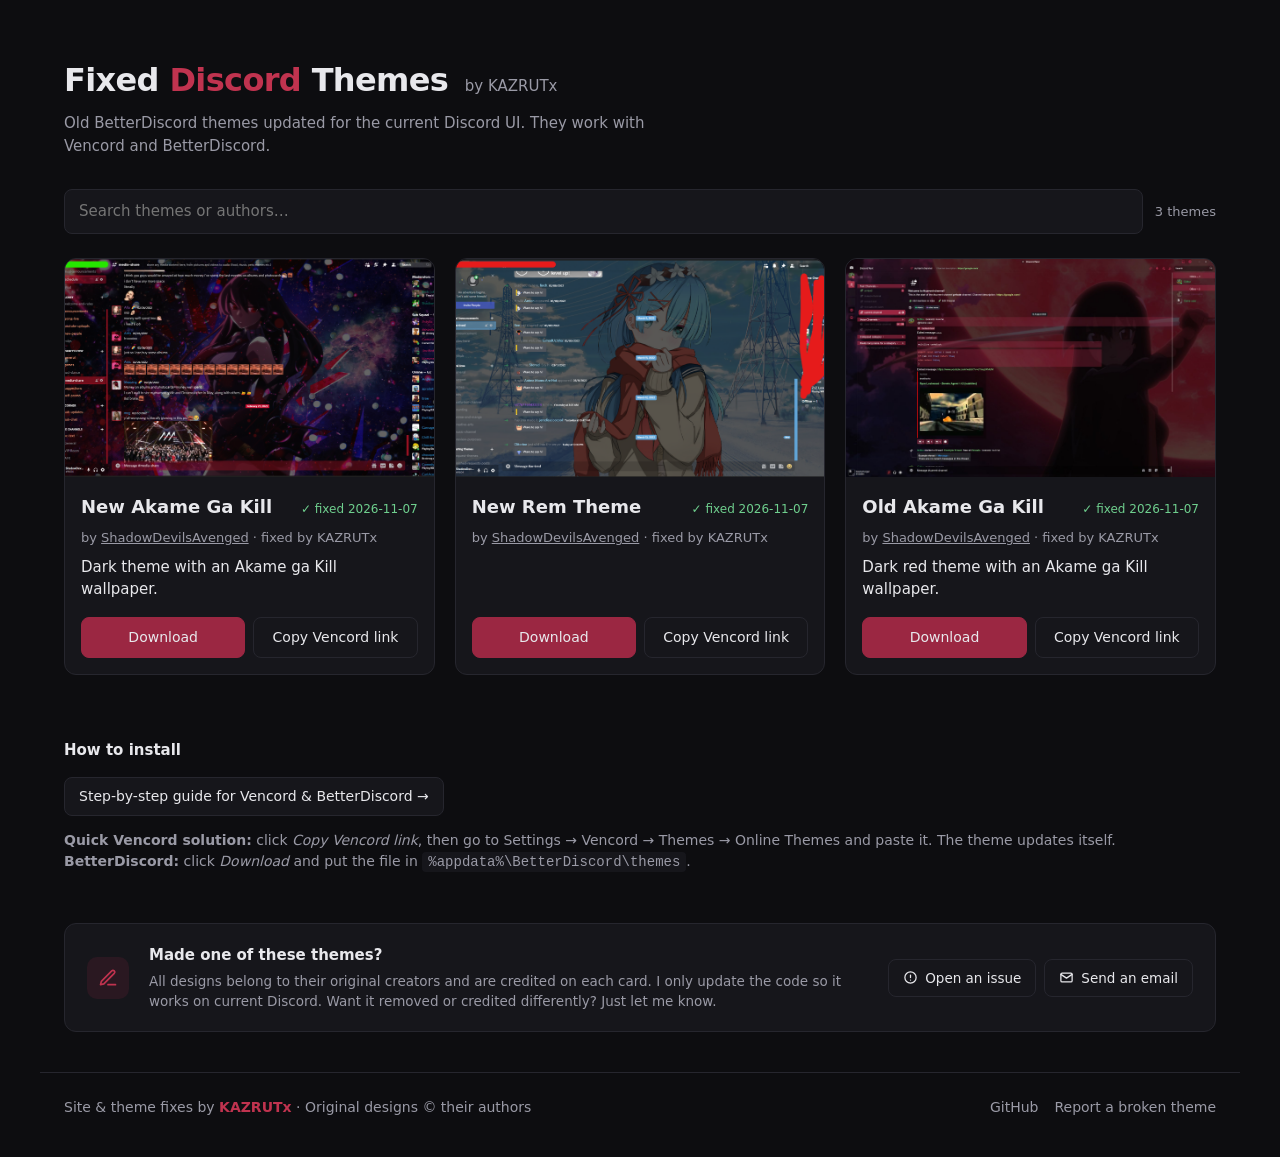
==== index.html @ 5eb0e7f0 "feat: add Vencord install guide by Computrix230" ====
<!DOCTYPE html>
<html lang="en">
<head>
<meta name="google-site-verification" content="K4os_dU_blNXr2hJ0HVIA7ejMPPJOHQoYUIGr-OD6yU" />
<meta charset="utf-8">
<meta name="viewport" content="width=device-width, initial-scale=1">
<title>Fixed Discord Themes</title>
<link rel="icon" href="data:image/svg+xml,%3Csvg xmlns=%22http://www.w3.org/2000/svg%22 viewBox=%220 0 32 32%22%3E%3Crect width=%2232%22 height=%2232%22 rx=%228%22 fill=%22%239b2742%22/%3E%3C/svg%3E">
<meta name="description" content="Old BetterDiscord themes, fixed for the current Discord UI. Works with Vencord and BetterDiscord.">
<style>
  :root {
    --bg: #0d0d10;
    --card: #16161b;
    --line: #26262e;
    --text: #e8e8ec;
    --muted: #9a9aa6;
    --accent: #c0334f;
    --accent-dim: #9b2742;
  }
  * { box-sizing: border-box; }
  body {
    margin: 0;
    background: var(--bg);
    color: var(--text);
    font: 15px/1.5 system-ui, -apple-system, "Segoe UI", Roboto, sans-serif;
  }
  header {
    padding: 56px 24px 32px;
    max-width: 1200px;
    margin: 0 auto;
  }
  h1 { margin: 0 0 8px; font-size: 32px; letter-spacing: -0.02em; }
  h1 span { color: var(--accent); }
  h1 .by {
    color: var(--muted);
    font-size: 15px;
    font-weight: 400;
    letter-spacing: 0;
    margin-left: 6px;
    white-space: nowrap;
    display: inline-block;
  }
  .lead { margin: 0; color: var(--muted); max-width: 640px; }
  .toolbar {
    max-width: 1200px;
    margin: 0 auto;
    padding: 0 24px 24px;
    display: flex;
    gap: 12px;
    align-items: center;
    flex-wrap: wrap;
  }
  .toolbar input {
    flex: 1 1 260px;
    background: var(--card);
    border: 1px solid var(--line);
    color: var(--text);
    padding: 10px 14px;
    border-radius: 8px;
    font: inherit;
  }
  .toolbar input:focus { outline: 2px solid var(--accent-dim); border-color: transparent; }
  .count { color: var(--muted); font-size: 13px; }
  .visits {
    display: none;
    align-items: center;
    gap: 6px;
    padding: 5px 11px;
    border: 1px solid var(--line);
    border-radius: 999px;
    background: var(--card);
    color: var(--muted);
    font-size: 13px;
    white-space: nowrap;
  }
  .visits.show { display: inline-flex; }
  .visits svg { width: 14px; height: 14px; color: var(--accent); }
  .visits b { color: var(--text); font-weight: 600; }
  main {
    max-width: 1200px;
    margin: 0 auto;
    padding: 0 24px 64px;
    display: grid;
    grid-template-columns: repeat(auto-fill, minmax(340px, 1fr));
    gap: 20px;
  }
  .card {
    background: var(--card);
    border: 1px solid var(--line);
    border-radius: 12px;
    overflow: hidden;
    display: flex;
    flex-direction: column;
  }
  .card img {
    width: 100%;
    aspect-ratio: 16 / 9.5;
    object-fit: cover;
    display: block;
    background: #000;
    cursor: zoom-in;
  }
  .body { padding: 16px; display: flex; flex-direction: column; gap: 8px; flex: 1; }
  .title-row { display: flex; justify-content: space-between; align-items: baseline; gap: 8px; }
  .title-row h2 { margin: 0; font-size: 18px; }
  .status { font-size: 12px; white-space: nowrap; font-weight: 500; }
  .status.ok { color: #6fcf8e; }
  .status.bad { color: #f0626d; }
  .card.outdated img { filter: grayscale(.6) brightness(.8); }
  .author { color: var(--muted); font-size: 13px; }
  .author a { color: var(--muted); }
  .desc { margin: 0; }
  .note {
    font-size: 13px;
    color: var(--muted);
    border-left: 2px solid var(--accent-dim);
    padding-left: 10px;
  }
  .actions { display: flex; gap: 8px; margin-top: auto; padding-top: 8px; }
  .btn {
    flex: 1;
    text-align: center;
    padding: 9px 12px;
    border-radius: 8px;
    border: 1px solid var(--line);
    background: transparent;
    color: var(--text);
    font: inherit;
    font-size: 14px;
    cursor: pointer;
    text-decoration: none;
  }
  .btn:hover { border-color: var(--accent); }
  .btn.primary { background: var(--accent-dim); border-color: var(--accent-dim); }
  .btn.primary:hover { background: var(--accent); }
  .help {
    max-width: 1200px;
    margin: 0 auto;
    padding: 0 24px 28px;
    color: var(--muted);
    font-size: 14px;
  }
  .help h3 { color: var(--text); font-size: 15px; margin: 0 0 6px; }
  .help code { background: var(--card); padding: 2px 6px; border-radius: 4px; }
  .empty { color: var(--muted); grid-column: 1 / -1; }
  dialog {
    border: none; padding: 0; background: transparent; max-width: 95vw;
  }
  dialog::backdrop { background: rgba(0, 0, 0, .85); }
  dialog img { max-width: 95vw; max-height: 90vh; display: block; border-radius: 8px; }
  .toast {
    position: fixed; bottom: 24px; left: 50%; transform: translateX(-50%);
    background: var(--accent-dim); color: #fff; padding: 10px 18px; border-radius: 8px;
    opacity: 0; transition: opacity .2s; pointer-events: none;
  }
  .toast.show { opacity: 1; }
  @media (prefers-reduced-motion: reduce) { .toast { transition: none; } }

  footer {
    max-width: 1200px;
    margin: 0 auto;
    padding: 24px 24px 40px;
    border-top: 1px solid var(--line);
    display: flex;
    justify-content: space-between;
    align-items: center;
    flex-wrap: wrap;
    gap: 12px;
    color: var(--muted);
    font-size: 14px;
  }
  footer strong { color: var(--accent); font-weight: 600; }
  footer a { color: var(--muted); text-decoration: none; }
  footer a:hover { color: var(--text); }
  footer .links { display: flex; gap: 16px; }

  .for-authors {
    max-width: 1200px;
    margin: 0 auto;
    padding: 8px 24px 40px;
  }
  .for-authors .inner {
    display: flex;
    align-items: center;
    gap: 20px;
    flex-wrap: wrap;
    background: var(--card);
    border: 1px solid var(--line);
    border-radius: 12px;
    padding: 20px 22px;
  }
  .for-authors .badge {
    width: 42px; height: 42px;
    flex-shrink: 0;
    display: grid; place-items: center;
    border-radius: 10px;
    background: rgba(155, 39, 66, .15);
    color: var(--accent);
  }
  .for-authors .text { flex: 1 1 380px; }
  .for-authors h3 { margin: 0 0 4px; font-size: 15px; color: var(--text); }
  .for-authors p { margin: 0; color: var(--muted); font-size: 13.5px; }
  .for-authors .notice-actions { display: flex; gap: 8px; flex-wrap: wrap; }
  .for-authors .btn {
    flex: 0 0 auto;
    display: inline-flex; align-items: center; gap: 7px;
    font-size: 13.5px;
    padding: 8px 14px;
  }
  .for-authors .btn svg { width: 15px; height: 15px; }

  .guide-link {
    display: inline-flex;
    margin-top: 10px;
    padding: 8px 14px;
    border: 1px solid var(--line);
    border-radius: 8px;
    background: var(--card);
    color: var(--text);
    text-decoration: none;
    font-size: 14px;
  }
  .guide-link:hover { border-color: var(--accent); }

</style>
</head>
<body>
<header>
  <h1>Fixed <span>Discord</span> Themes <small class="by">by KAZRUTx</small></h1>
  <p class="lead">Old BetterDiscord themes updated for the current Discord UI. They work with Vencord and BetterDiscord.</p>
</header>

<div class="toolbar">
  <input id="search" type="search" placeholder="Search themes or authors…" aria-label="Search themes">
  <span class="count" id="count"></span>
  <span class="visits" id="visits" title="Total visits">
    <svg viewBox="0 0 24 24" fill="none" stroke="currentColor" stroke-width="2" stroke-linecap="round" stroke-linejoin="round" aria-hidden="true"><path d="M2 12s3.5-7 10-7 10 7 10 7-3.5 7-10 7S2 12 2 12Z"/><circle cx="12" cy="12" r="3"/></svg>
    <span><b id="visits-num"></b> visits</span>
  </span>
</div>

<main id="grid"></main>

<section class="help">
  <h3>How to install</h3>
  <a class="guide-link" href="guide.html">Step-by-step guide for Vencord & BetterDiscord →</a>
  <p><strong>Quick Vencord solution:</strong> click <em>Copy Vencord link</em>, then go to Settings → Vencord → Themes → Online Themes and paste it. The theme updates itself.<br>
  <strong>BetterDiscord:</strong> click <em>Download</em> and put the file in <code>%appdata%\BetterDiscord\themes</code>.</p>
</section>

<section class="for-authors">
  <div class="inner">
    <div class="badge" aria-hidden="true">
      <svg width="20" height="20" viewBox="0 0 24 24" fill="none" stroke="currentColor" stroke-width="2" stroke-linecap="round" stroke-linejoin="round"><path d="M12 20h9"/><path d="M16.5 3.5a2.1 2.1 0 0 1 3 3L7 19l-4 1 1-4Z"/></svg>
    </div>
    <div class="text">
      <h3>Made one of these themes?</h3>
      <p>All designs belong to their original creators and are credited on each card. I only update the code so it works on current Discord. Want it removed or credited differently? Just let me know.</p>
    </div>
    <div class="notice-actions">
      <a class="btn" href="https://github.com/KAZRUTx/discord-themes-fixed/issues/new?title=Theme%20removal%20request&body=Theme%20name%3A%0AYour%20original%20repo%20or%20profile%3A%0A" target="_blank" rel="noopener">
        <svg viewBox="0 0 24 24" fill="none" stroke="currentColor" stroke-width="2" stroke-linecap="round" stroke-linejoin="round" aria-hidden="true"><circle cx="12" cy="12" r="9"/><path d="M12 8v4"/><path d="M12 16h.01"/></svg>
        Open an issue
      </a>
      <a class="btn" href="mailto:kazrutx@protonmail.com?subject=Discord%20theme%20removal%20request">
        <svg viewBox="0 0 24 24" fill="none" stroke="currentColor" stroke-width="2" stroke-linecap="round" stroke-linejoin="round" aria-hidden="true"><rect x="3" y="5" width="18" height="14" rx="2"/><path d="m3 7 9 6 9-6"/></svg>
        Send an email
      </a>
    </div>
  </div>
</section>

<footer>
  <div>Site &amp; theme fixes by <strong>KAZRUTx</strong> · Original designs © their authors</div>
  <div class="links">
    <a href="https://github.com/KAZRUTx" target="_blank" rel="noopener">GitHub</a>
    <a href="https://github.com/KAZRUTx/discord-themes-fixed/issues" target="_blank" rel="noopener">Report a broken theme</a>
  </div>
</footer>

<dialog id="zoom"><img alt=""></dialog>
<div class="toast" id="toast">Link copied</div>

<script>
  const grid = document.getElementById("grid");
  const search = document.getElementById("search");
  const count = document.getElementById("count");
  const zoom = document.getElementById("zoom");
  const toast = document.getElementById("toast");
  let themes = [];

  const esc = s => String(s ?? "").replace(/[&<>"']/g, c => ({ "&": "&amp;", "<": "&lt;", ">": "&gt;", '"': "&quot;", "'": "&#39;" }[c]));
  const absolute = path => new URL(path, location.href).href;

  // "fixed": true  -> green "✓ fixed <fixedOn>"
  // "fixed": false -> red "✗ not updated yet"
  function status(t) {
    if (t.fixed === false) return `<span class="status bad">✗ not updated yet</span>`;
    if (t.fixed === true) return `<span class="status ok">✓ fixed${t.fixedOn ? " " + esc(t.fixedOn) : ""}</span>`;
    return "";
  }

  function render() {
    const q = search.value.trim().toLowerCase();
    const list = themes.filter(t => !q || `${t.name} ${t.author} ${t.description}`.toLowerCase().includes(q));
    count.textContent = `${list.length} theme${list.length === 1 ? "" : "s"}`;
    if (!list.length) {
      grid.innerHTML = `<p class="empty">No themes match “${esc(search.value)}”.</p>`;
      return;
    }
    grid.innerHTML = list.map(t => `
      <article class="card${t.fixed === false ? " outdated" : ""}">
        <img src="${esc(t.preview)}" alt="${esc(t.name)} preview" loading="lazy" data-zoom>
        <div class="body">
          <div class="title-row">
            <h2>${esc(t.name)}</h2>
            ${status(t)}
          </div>
          <div class="author">by ${t.authorLink ? `<a href="${esc(t.authorLink)}" target="_blank" rel="noopener">${esc(t.author)}</a>` : esc(t.author)}${t.fixedBy && t.fixed !== false ? ` · fixed by ${esc(t.fixedBy)}` : ""}${t.license ? ` · ${esc(t.license)} license` : ""}</div>
          <p class="desc">${esc(t.description)}</p>
          ${t.notes ? `<div class="note">${esc(t.notes)}</div>` : ""}
          <div class="actions">
            <a class="btn primary" href="${esc(t.file)}" download>Download</a>
            <button class="btn" data-copy="${esc(absolute(t.file))}">Copy Vencord link</button>
          </div>
        </div>
      </article>`).join("");
  }

  grid.addEventListener("click", async e => {
    const copy = e.target.closest("[data-copy]");
    if (copy) {
      try {
        await navigator.clipboard.writeText(copy.dataset.copy);
        toast.textContent = "Link copied, paste it in Vencord → Themes";
      } catch {
        toast.textContent = copy.dataset.copy;
      }
      toast.classList.add("show");
      setTimeout(() => toast.classList.remove("show"), 2200);
    }
    const img = e.target.closest("[data-zoom]");
    if (img) {
      zoom.querySelector("img").src = img.src;
      zoom.showModal();
    }
  });
  zoom.addEventListener("click", () => zoom.close());
  search.addEventListener("input", render);

  fetch("themes.json", { cache: "no-cache" })
    .then(r => r.json())
    .then(data => { themes = data.sort((a, b) => a.name.localeCompare(b.name)); render(); })
    .catch(() => { grid.innerHTML = `<p class="empty">Couldn't load themes.json.</p>`; });

  fetch("https://kazrutx.goatcounter.com/counter/TOTAL.json")
  .then(r => r.json())
  .then(d => {
    document.getElementById("visits-num").textContent = d.count;
    document.getElementById("visits").classList.add("show");
  })
  .catch(() => {});

</script>

<script data-goatcounter="https://kazrutx.goatcounter.com/count" async src="//gc.zgo.at/count.js"></script>

</body>
</html>
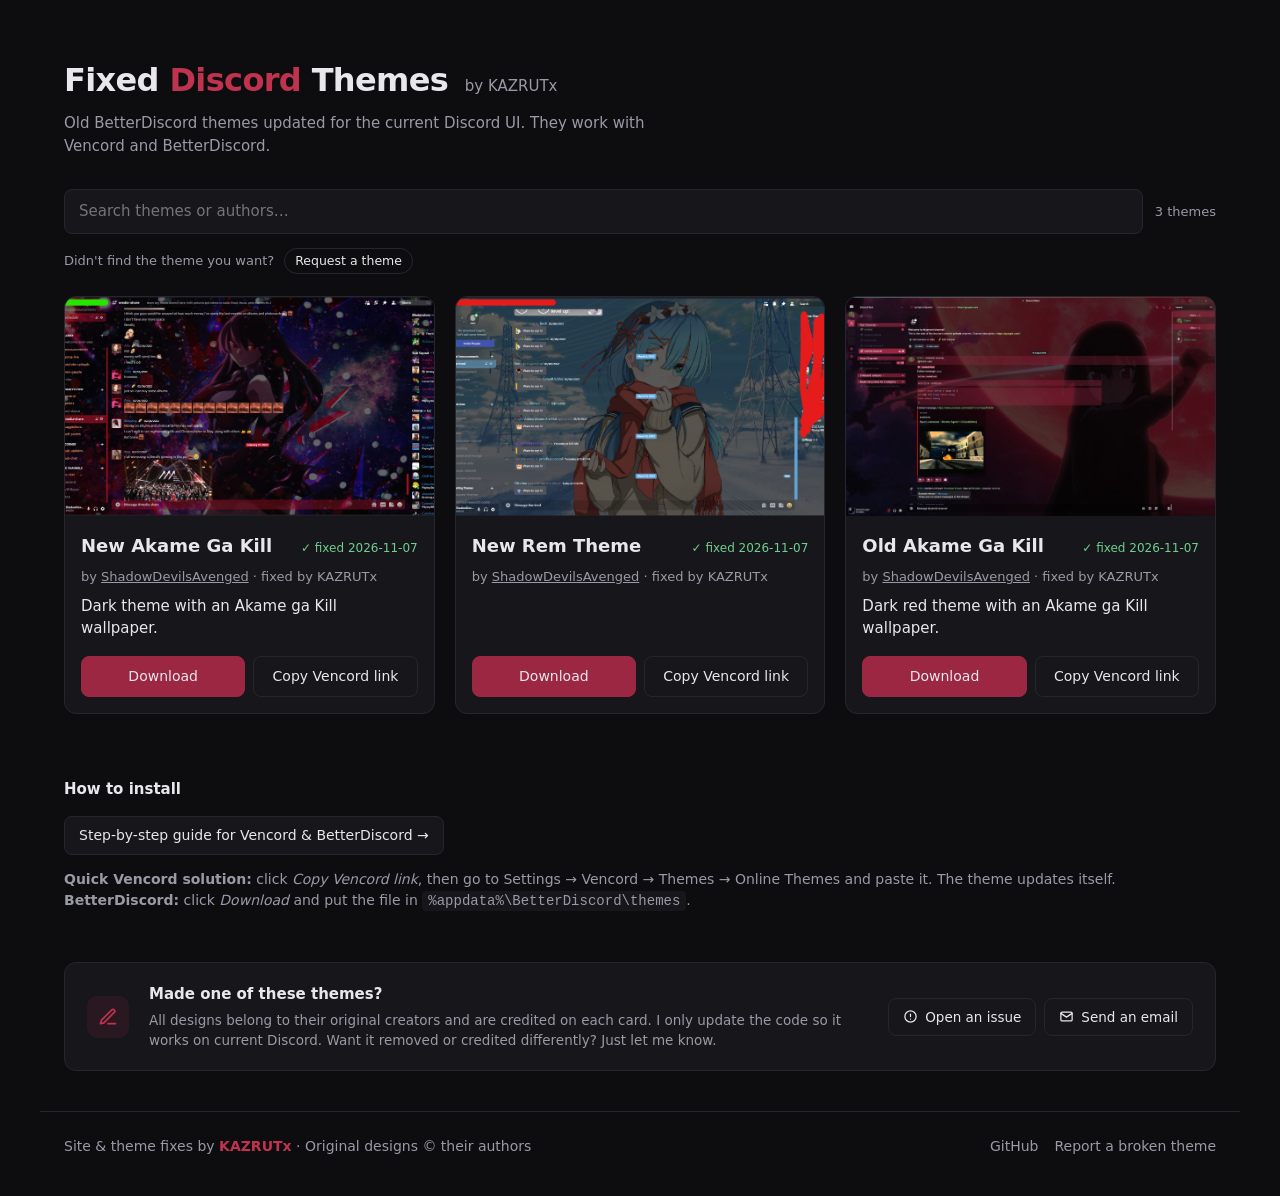
==== commit 3621d78f: "feat: add theme request link under search bar Opens a pre-filled GitHub issue with a theme name fiel" ====
--- a/index.html
+++ b/index.html
@@ -222,6 +222,26 @@
   }
   .guide-link:hover { border-color: var(--accent); }
 
+  .request {
+    max-width: 1200px;
+    margin: -10px auto 22px;
+    padding: 0 24px;
+    color: var(--muted);
+    font-size: 13px;
+    display: flex;
+    align-items: center;
+    gap: 10px;
+    flex-wrap: wrap;
+  }
+  .request-btn {
+    padding: 3px 10px;
+    border: 1px solid var(--line);
+    border-radius: 999px;
+    color: var(--text);
+    text-decoration: none;
+    font-size: 12.5px;
+  }
+  .request-btn:hover { border-color: var(--accent); }
 </style>
 </head>
 <body>
@@ -237,6 +257,11 @@
     <svg viewBox="0 0 24 24" fill="none" stroke="currentColor" stroke-width="2" stroke-linecap="round" stroke-linejoin="round" aria-hidden="true"><path d="M2 12s3.5-7 10-7 10 7 10 7-3.5 7-10 7S2 12 2 12Z"/><circle cx="12" cy="12" r="3"/></svg>
     <span><b id="visits-num"></b> visits</span>
   </span>
+</div>
+
+<div class="request">
+  Didn't find the theme you want?
+  <a class="request-btn" href="https://github.com/KAZRUTx/discord-themes-fixed/issues/new?title=Theme%20request%3A%20&body=Theme%20name%3A%20%0A%0ALink%20to%20the%20original%20(BetterDiscord%20store%20or%20GitHub)%3A%20%0A" target="_blank" rel="noopener">Request a theme</a>
 </div>
 
 <main id="grid"></main>
@@ -305,7 +330,8 @@
     const list = themes.filter(t => !q || `${t.name} ${t.author} ${t.description}`.toLowerCase().includes(q));
     count.textContent = `${list.length} theme${list.length === 1 ? "" : "s"}`;
     if (!list.length) {
-      grid.innerHTML = `<p class="empty">No themes match “${esc(search.value)}”.</p>`;
+            const q = encodeURIComponent(search.value.trim());
+      grid.innerHTML = `<p class="empty">No themes match “${esc(search.value)}”. <a href="https://github.com/KAZRUTx/discord-themes-fixed/issues/new?title=Theme%20request%3A%20${q}&body=Theme%20name%3A%20${q}%0A%0ALink%20to%20the%20original%20(BetterDiscord%20store%20or%20GitHub)%3A%20%0A" target="_blank" rel="noopener" style="color:var(--text)">Request it</a></p>`;
       return;
     }
     grid.innerHTML = list.map(t => `
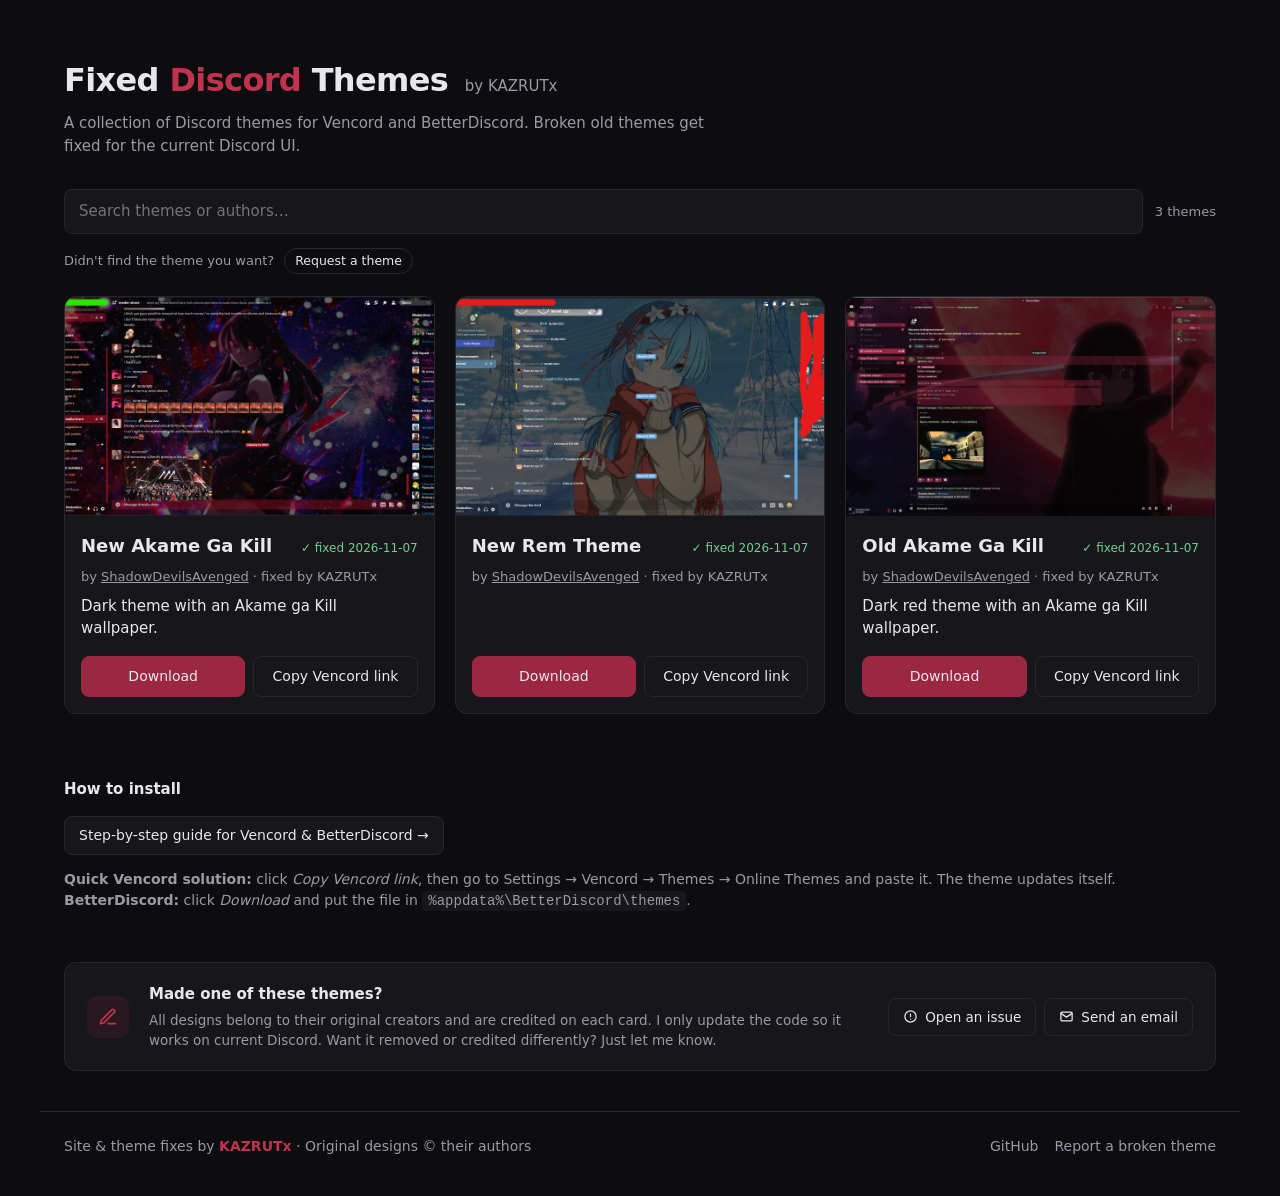
==== commit 7f48d1bf: "feat: add status field and Original source button to theme cards - One status field: working, fixed," ====
--- a/index.html
+++ b/index.html
@@ -103,9 +103,13 @@
   .body { padding: 16px; display: flex; flex-direction: column; gap: 8px; flex: 1; }
   .title-row { display: flex; justify-content: space-between; align-items: baseline; gap: 8px; }
   .title-row h2 { margin: 0; font-size: 18px; }
+
   .status { font-size: 12px; white-space: nowrap; font-weight: 500; }
   .status.ok { color: #6fcf8e; }
   .status.bad { color: #f0626d; }
+  .status.info { color: #6fa8f0; }
+  .status.original { color: #c78bff; }
+
   .card.outdated img { filter: grayscale(.6) brightness(.8); }
   .author { color: var(--muted); font-size: 13px; }
   .author a { color: var(--muted); }
@@ -116,7 +120,8 @@
     border-left: 2px solid var(--accent-dim);
     padding-left: 10px;
   }
-  .actions { display: flex; gap: 8px; margin-top: auto; padding-top: 8px; }
+  .actions { display: flex; gap: 8px; margin-top: auto; padding-top: 8px; flex-wrap: wrap; }
+  
   .btn {
     flex: 1;
     text-align: center;
@@ -129,6 +134,7 @@
     font-size: 14px;
     cursor: pointer;
     text-decoration: none;
+    white-space: nowrap;
   }
   .btn:hover { border-color: var(--accent); }
   .btn.primary { background: var(--accent-dim); border-color: var(--accent-dim); }
@@ -242,12 +248,15 @@
     font-size: 12.5px;
   }
   .request-btn:hover { border-color: var(--accent); }
+
+  .btn.source { flex: 1 1 100%; }
+  .btn.source:hover { color: var(--text); }
 </style>
 </head>
 <body>
 <header>
   <h1>Fixed <span>Discord</span> Themes <small class="by">by KAZRUTx</small></h1>
-  <p class="lead">Old BetterDiscord themes updated for the current Discord UI. They work with Vencord and BetterDiscord.</p>
+  <p class="lead">A collection of Discord themes for Vencord and BetterDiscord. Broken old themes get fixed for the current Discord UI.</p>
 </header>
 
 <div class="toolbar">
@@ -317,11 +326,44 @@
   const esc = s => String(s ?? "").replace(/[&<>"']/g, c => ({ "&": "&amp;", "<": "&lt;", ">": "&gt;", '"': "&quot;", "'": "&#39;" }[c]));
   const absolute = path => new URL(path, location.href).href;
 
-  // "fixed": true  -> green "✓ fixed <fixedOn>"
-  // "fixed": false -> red "✗ not updated yet"
+  //   "status" in themes.json:
+  //   "fixed"    -> green  "✓ fixed <fixedOn>"
+  //   "working"  -> blue   "✓ works as-is"  (uploaded, needed no fix)
+  //   "outdated" -> red    "✗ not updated yet"
+  //   "original" -> purple "★ original"
+  // Entries with "file" get Download + Copy Vencord link, entries with only "link" get a link to the author.
+  function statusOf(t) {
+    if (t.status) return t.status;
+    // old fields still work
+    if (t.original) return "original";
+    if (t.external) return "working";
+    if (t.fixed === true) return "fixed";
+    if (t.fixed === false) return "outdated";
+    return "";
+  }
+
   function status(t) {
-    if (t.fixed === false) return `<span class="status bad">✗ not updated yet</span>`;
-    if (t.fixed === true) return `<span class="status ok">✓ fixed${t.fixedOn ? " " + esc(t.fixedOn) : ""}</span>`;
+    switch (statusOf(t)) {
+      case "fixed":    return `<span class="status ok">✓ fixed${t.fixedOn ? " " + esc(t.fixedOn) : ""}</span>`;
+      case "working":  return `<span class="status info">✓ works as-is</span>`;
+      case "outdated": return `<span class="status bad">✗ not updated yet</span>`;
+      case "original": return `<span class="status original">★ original</span>`;
+      default:         return "";
+    }
+  }
+
+  function actions(t) {
+    const source = t.link
+      ? `<a class="btn source" href="${esc(t.link)}" target="_blank" rel="noopener">Original ↗</a>`
+      : "";
+    if (t.file) {
+      return `<a class="btn primary" href="${esc(t.file)}" download>Download</a>
+              <button class="btn" data-copy="${esc(absolute(t.file))}">Copy Vencord link</button>
+              ${source}`;
+    }
+    if (t.link) {
+      return `<a class="btn primary" href="${esc(t.link)}" target="_blank" rel="noopener">Get it from the author ↗</a>`;
+    }
     return "";
   }
 
@@ -330,27 +372,27 @@
     const list = themes.filter(t => !q || `${t.name} ${t.author} ${t.description}`.toLowerCase().includes(q));
     count.textContent = `${list.length} theme${list.length === 1 ? "" : "s"}`;
     if (!list.length) {
-            const q = encodeURIComponent(search.value.trim());
-      grid.innerHTML = `<p class="empty">No themes match “${esc(search.value)}”. <a href="https://github.com/KAZRUTx/discord-themes-fixed/issues/new?title=Theme%20request%3A%20${q}&body=Theme%20name%3A%20${q}%0A%0ALink%20to%20the%20original%20(BetterDiscord%20store%20or%20GitHub)%3A%20%0A" target="_blank" rel="noopener" style="color:var(--text)">Request it</a></p>`;
+      const name = encodeURIComponent(search.value.trim());
+      grid.innerHTML = `<p class="empty">No themes match “${esc(search.value)}”. <a href="https://github.com/KAZRUTx/discord-themes-fixed/issues/new?title=Theme%20request%3A%20${name}&body=Theme%20name%3A%20${name}%0A%0ALink%20to%20the%20original%20(BetterDiscord%20store%20or%20GitHub)%3A%20%0A" target="_blank" rel="noopener" style="color:var(--text)">Request it</a></p>`;
       return;
     }
-    grid.innerHTML = list.map(t => `
-      <article class="card${t.fixed === false ? " outdated" : ""}">
+    grid.innerHTML = list.map(t => {
+      const s = statusOf(t);
+      return `
+      <article class="card${s === "outdated" ? " outdated" : ""}">
         <img src="${esc(t.preview)}" alt="${esc(t.name)} preview" loading="lazy" data-zoom>
         <div class="body">
           <div class="title-row">
             <h2>${esc(t.name)}</h2>
             ${status(t)}
           </div>
-          <div class="author">by ${t.authorLink ? `<a href="${esc(t.authorLink)}" target="_blank" rel="noopener">${esc(t.author)}</a>` : esc(t.author)}${t.fixedBy && t.fixed !== false ? ` · fixed by ${esc(t.fixedBy)}` : ""}${t.license ? ` · ${esc(t.license)} license` : ""}</div>
+          <div class="author">by ${t.authorLink ? `<a href="${esc(t.authorLink)}" target="_blank" rel="noopener">${esc(t.author)}</a>` : esc(t.author)}${t.fixedBy && s === "fixed" ? ` · fixed by ${esc(t.fixedBy)}` : ""}${t.license ? ` · ${esc(t.license)} license` : ""}</div>
           <p class="desc">${esc(t.description)}</p>
           ${t.notes ? `<div class="note">${esc(t.notes)}</div>` : ""}
-          <div class="actions">
-            <a class="btn primary" href="${esc(t.file)}" download>Download</a>
-            <button class="btn" data-copy="${esc(absolute(t.file))}">Copy Vencord link</button>
-          </div>
+          <div class="actions">${actions(t)}</div>
         </div>
-      </article>`).join("");
+      </article>`;
+    }).join("");
   }
 
   grid.addEventListener("click", async e => {
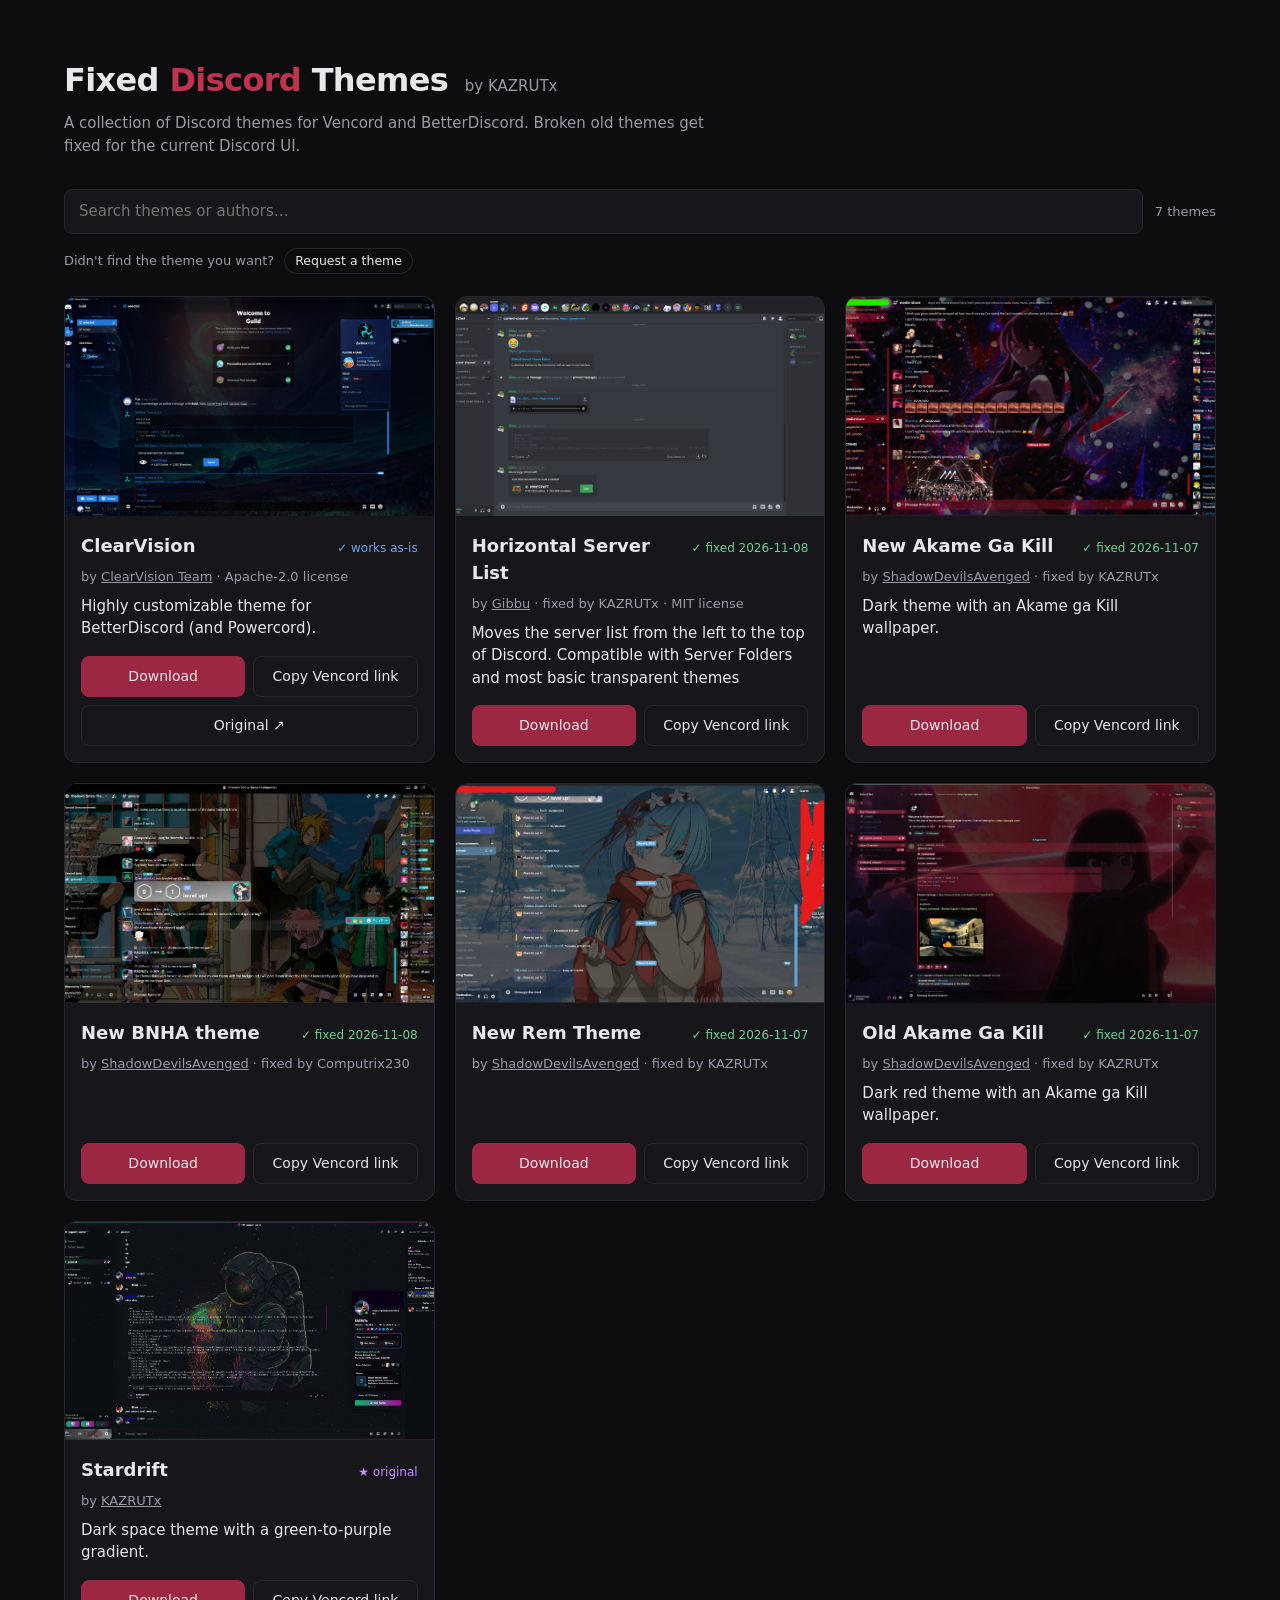
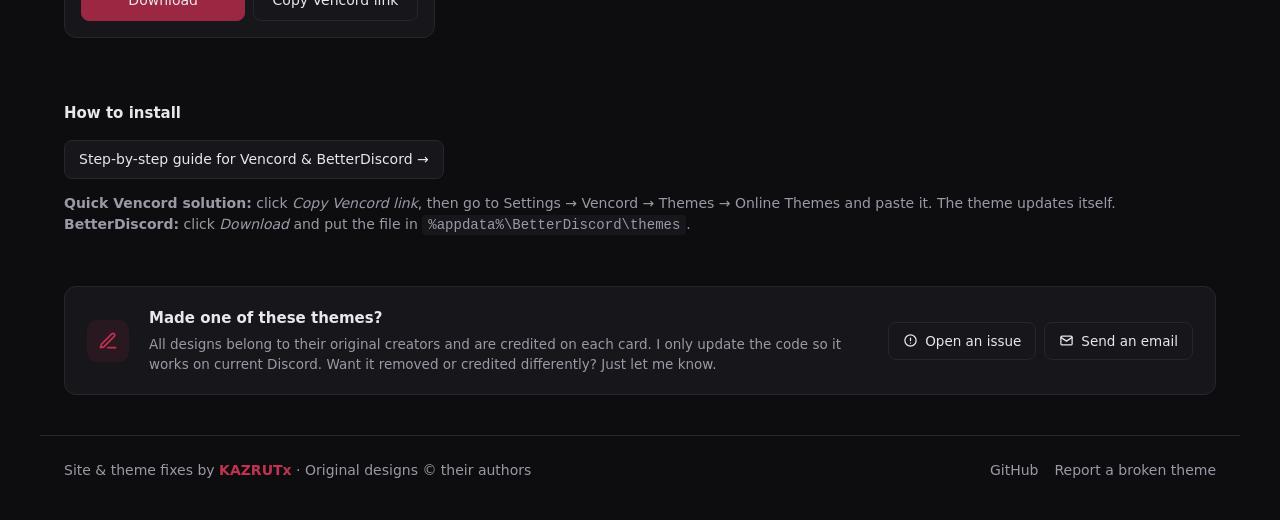
==== commit f3497e7d: "fix: remove focus outline around zoomed preview image" ====
--- a/index.html
+++ b/index.html
@@ -251,6 +251,11 @@
 
   .btn.source { flex: 1 1 100%; }
   .btn.source:hover { color: var(--text); }
+
+  dialog:focus,
+  dialog:focus-visible {
+    outline: none;
+  }
 </style>
 </head>
 <body>
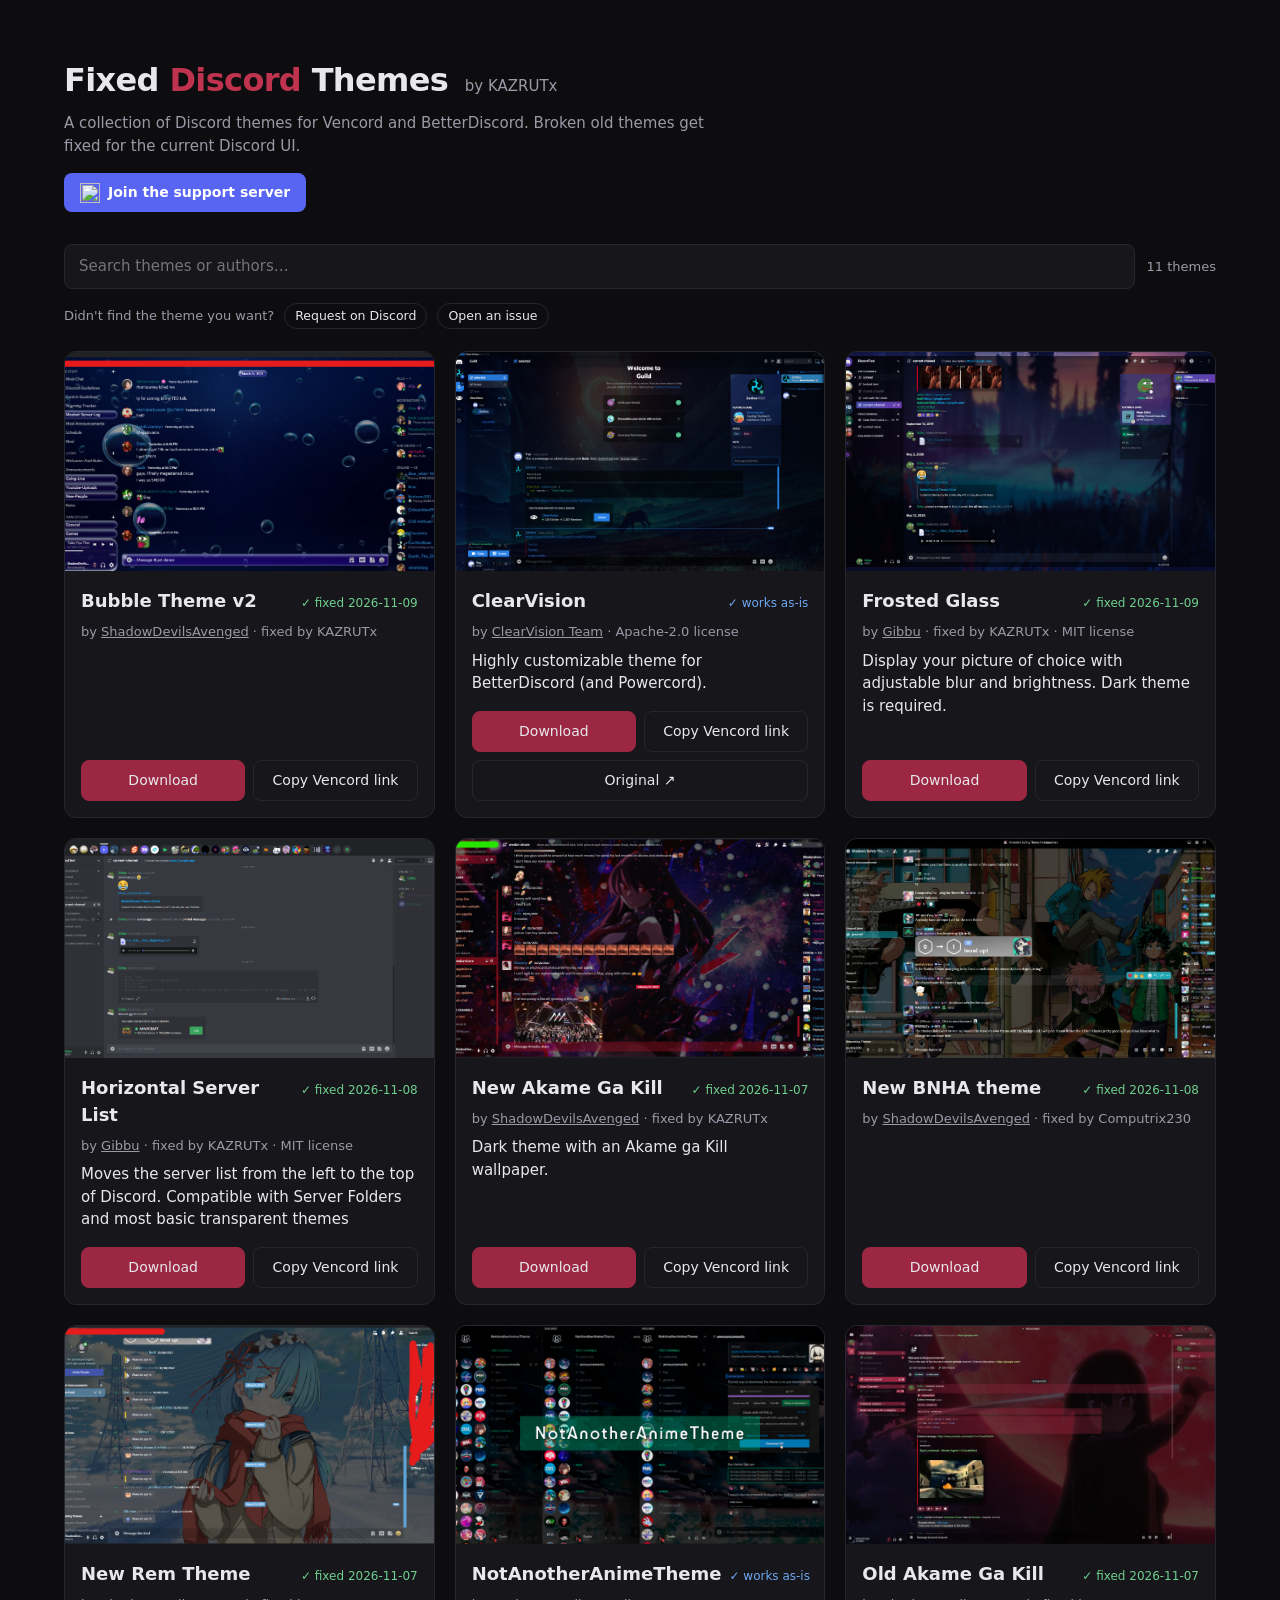
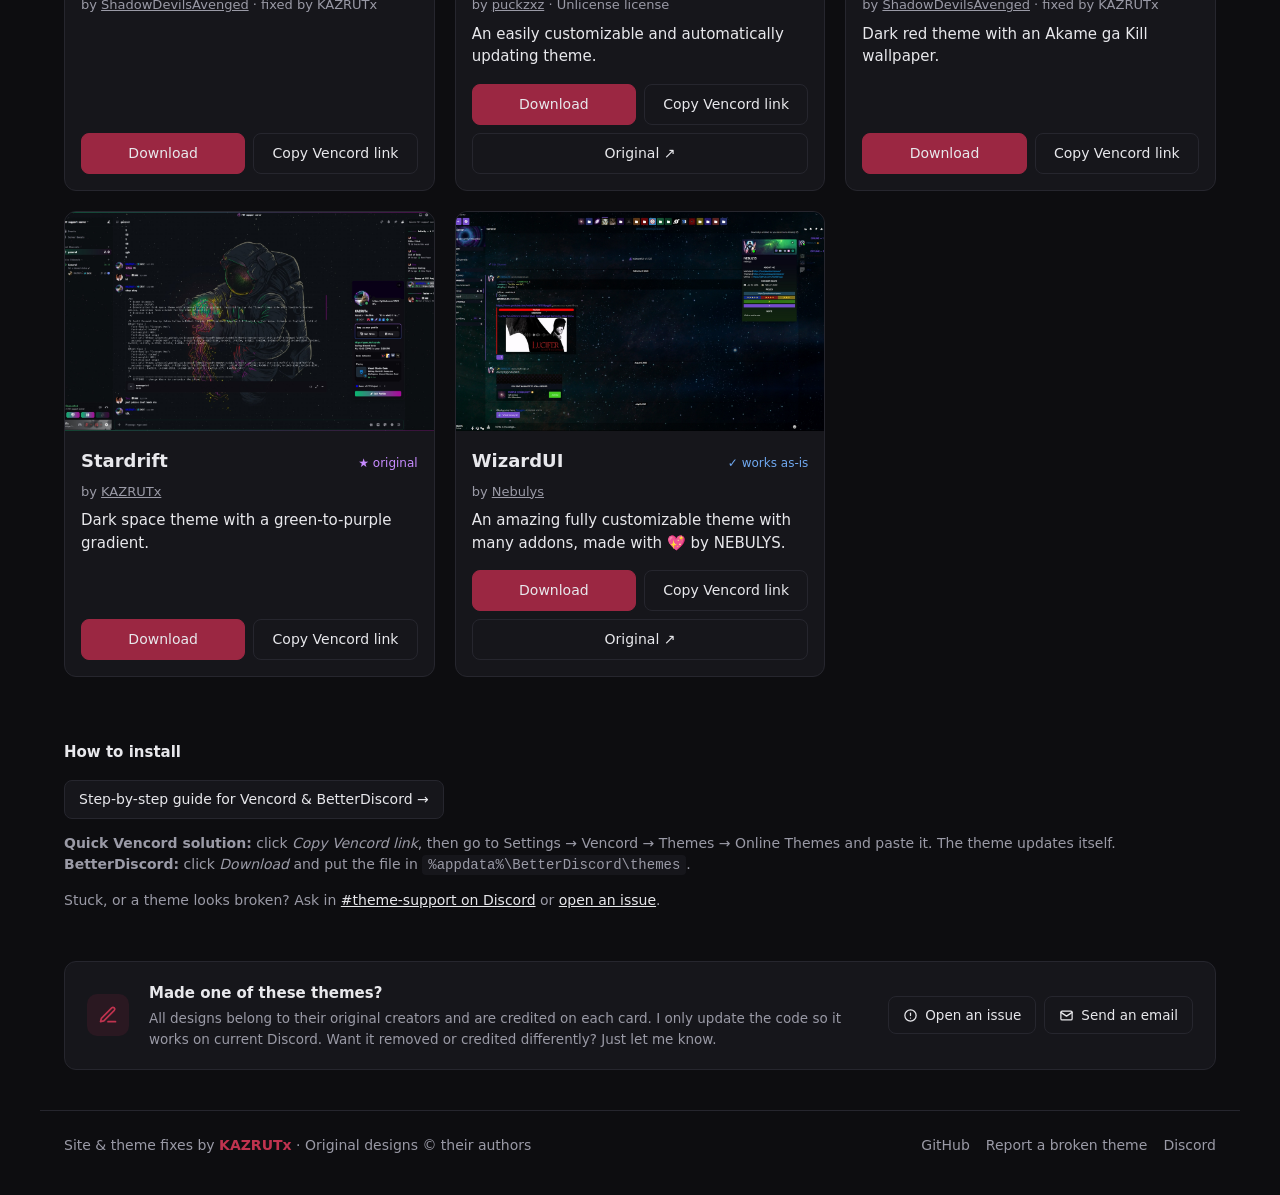
==== commit 4c9dc1f4: "feat: add Discord support server links" ====
--- a/index.html
+++ b/index.html
@@ -256,12 +256,36 @@
   dialog:focus-visible {
     outline: none;
   }
+
+  .discord-btn {
+    display: inline-flex;
+    align-items: center;
+    gap: 8px;
+    margin-top: 16px;
+    padding: 9px 16px;
+    border-radius: 8px;
+    background: #5865f2;
+    color: #fff;
+    text-decoration: none;
+    font-size: 14px;
+    font-weight: 600;
+  }
+  .discord-btn:hover { background: #4752c4; }
+  .discord-btn svg { width: 18px; height: 18px; }
+
+  .stuck { margin-top: 12px; }
+  .stuck a { color: var(--text); }
+  .stuck a:hover { color: var(--accent); }
 </style>
 </head>
 <body>
 <header>
   <h1>Fixed <span>Discord</span> Themes <small class="by">by KAZRUTx</small></h1>
   <p class="lead">A collection of Discord themes for Vencord and BetterDiscord. Broken old themes get fixed for the current Discord UI.</p>
+  <a class="discord-btn" href="https://discord.gg/nHPjQ8TTX3" target="_blank" rel="noopener">
+  <img src="https://cdn.simpleicons.org/discord/white" alt="" aria-hidden="true" width="20" height="20">
+  Join the support server
+</a>
 </header>
 
 <div class="toolbar">
@@ -275,7 +299,8 @@
 
 <div class="request">
   Didn't find the theme you want?
-  <a class="request-btn" href="https://github.com/KAZRUTx/discord-themes-fixed/issues/new?title=Theme%20request%3A%20&body=Theme%20name%3A%20%0A%0ALink%20to%20the%20original%20(BetterDiscord%20store%20or%20GitHub)%3A%20%0A" target="_blank" rel="noopener">Request a theme</a>
+  <a class="request-btn" href="https://discord.gg/nHPjQ8TTX3" target="_blank" rel="noopener">Request on Discord</a>
+  <a class="request-btn" href="https://github.com/KAZRUTx/discord-themes-fixed/issues/new?title=Theme%20request%3A%20&body=Theme%20name%3A%20%0A%0ALink%20to%20the%20original%20(BetterDiscord%20store%20or%20GitHub)%3A%20%0A" target="_blank" rel="noopener">Open an issue</a>
 </div>
 
 <main id="grid"></main>
@@ -285,6 +310,7 @@
   <a class="guide-link" href="guide.html">Step-by-step guide for Vencord & BetterDiscord →</a>
   <p><strong>Quick Vencord solution:</strong> click <em>Copy Vencord link</em>, then go to Settings → Vencord → Themes → Online Themes and paste it. The theme updates itself.<br>
   <strong>BetterDiscord:</strong> click <em>Download</em> and put the file in <code>%appdata%\BetterDiscord\themes</code>.</p>
+  <p class="stuck">Stuck, or a theme looks broken? Ask in <a href="https://discord.gg/nHPjQ8TTX3" target="_blank" rel="noopener">#theme-support on Discord</a> or <a href="https://github.com/KAZRUTx/discord-themes-fixed/issues" target="_blank" rel="noopener">open an issue</a>.</p>
 </section>
 
 <section class="for-authors">
@@ -314,6 +340,7 @@
   <div class="links">
     <a href="https://github.com/KAZRUTx" target="_blank" rel="noopener">GitHub</a>
     <a href="https://github.com/KAZRUTx/discord-themes-fixed/issues" target="_blank" rel="noopener">Report a broken theme</a>
+    <a href="https://discord.gg/nHPjQ8TTX3" target="_blank" rel="noopener">Discord</a>
   </div>
 </footer>
 
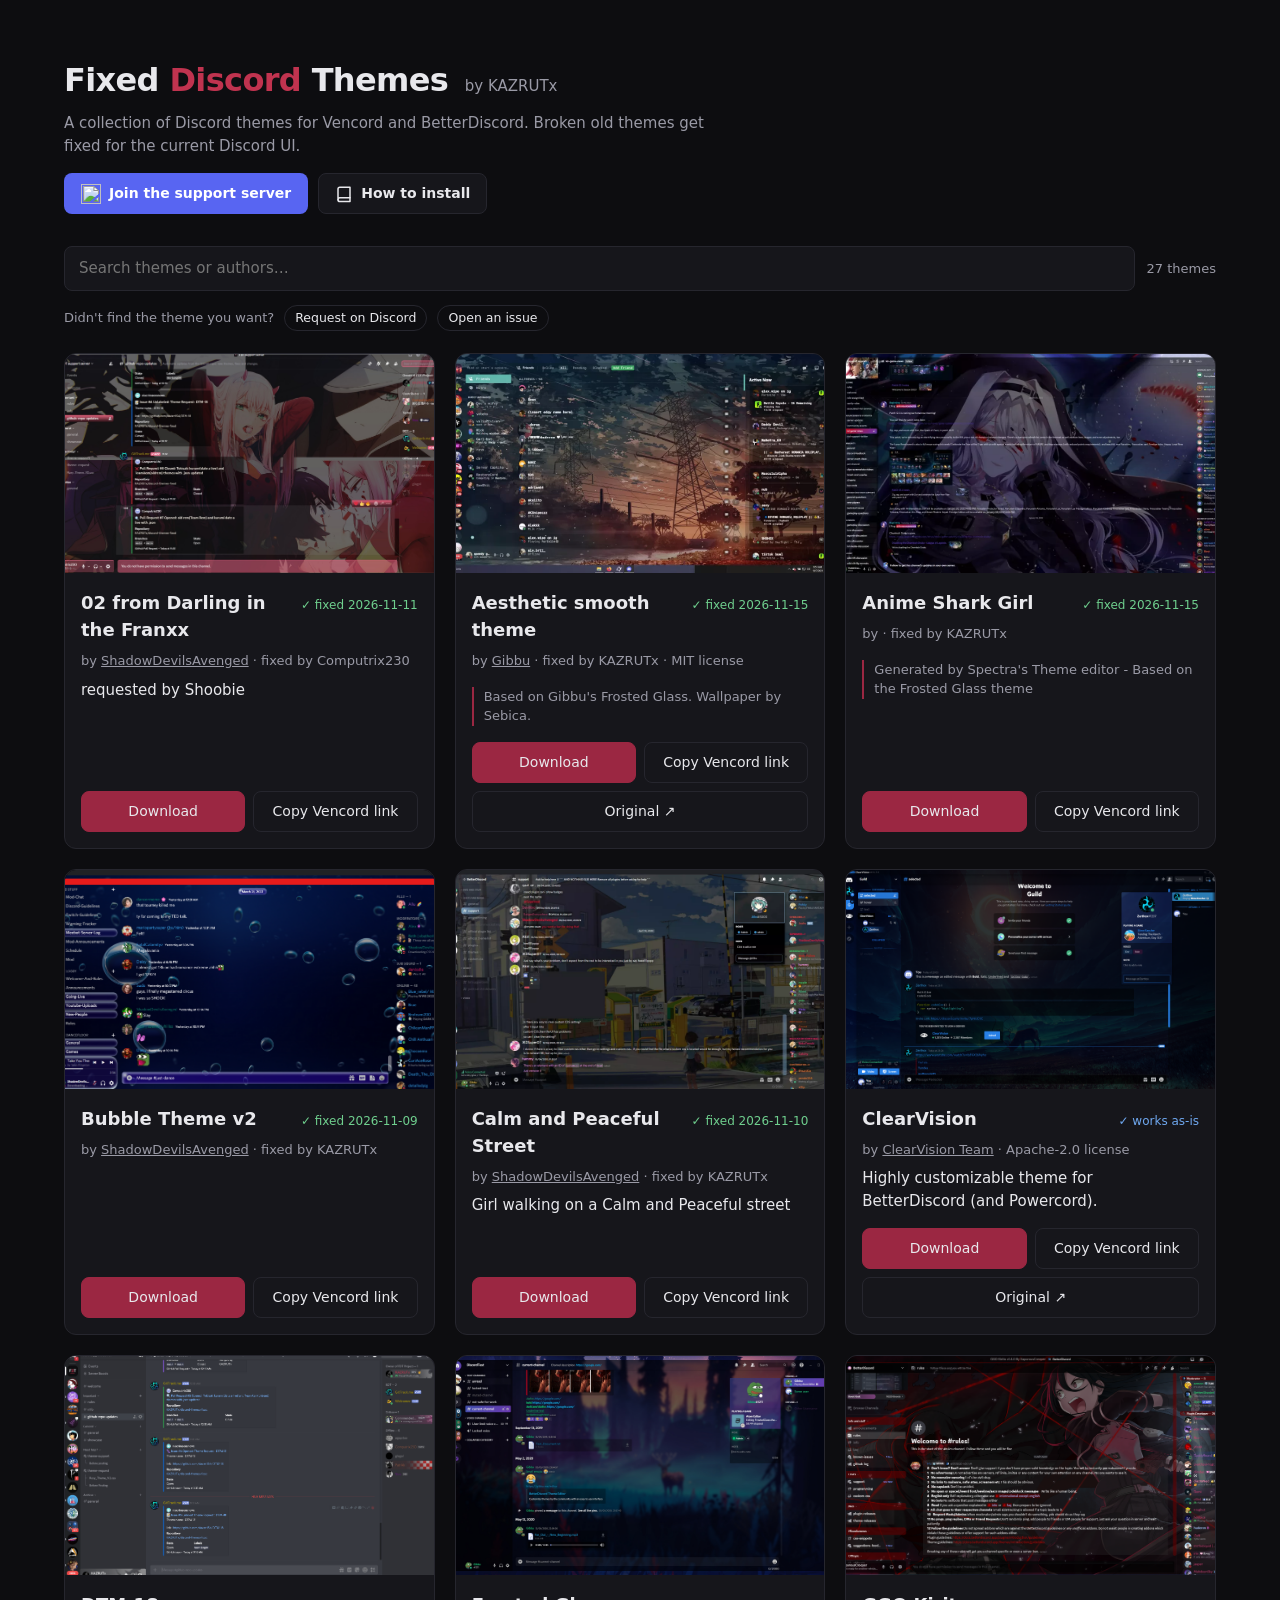
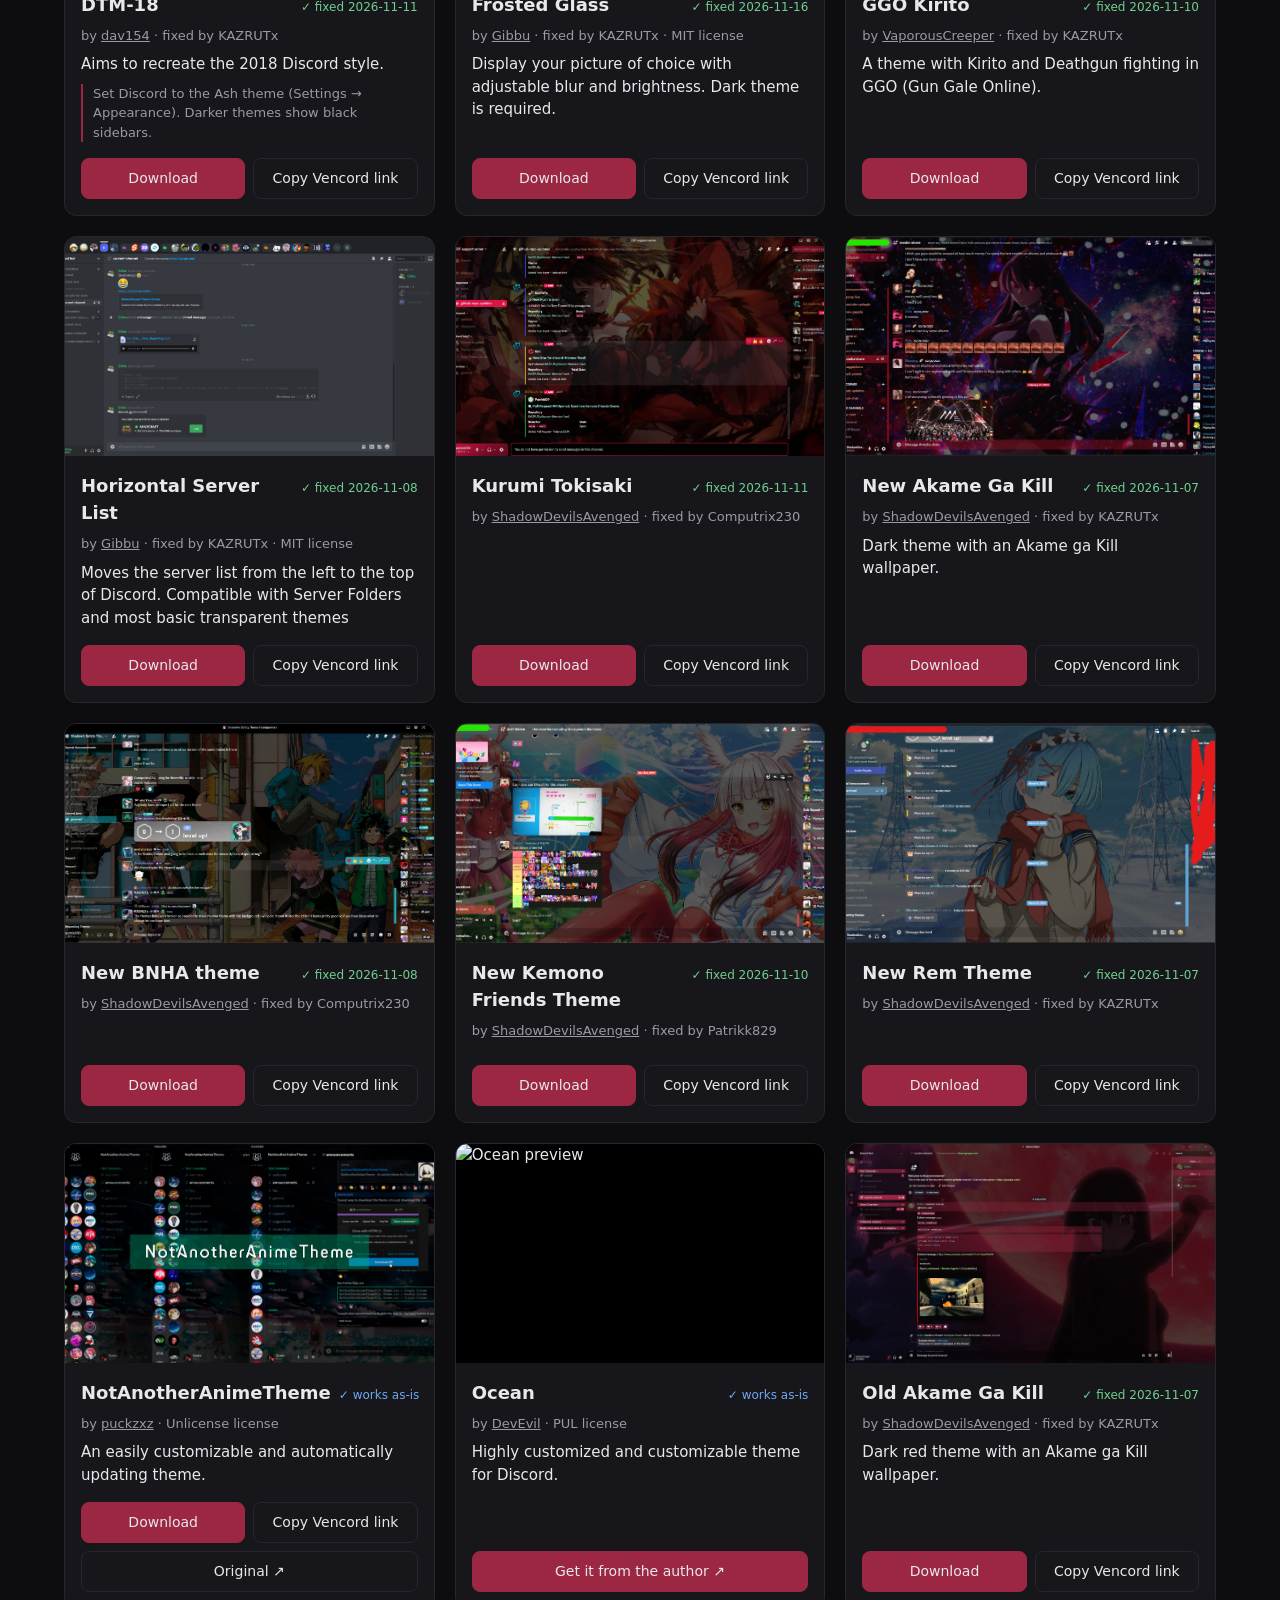
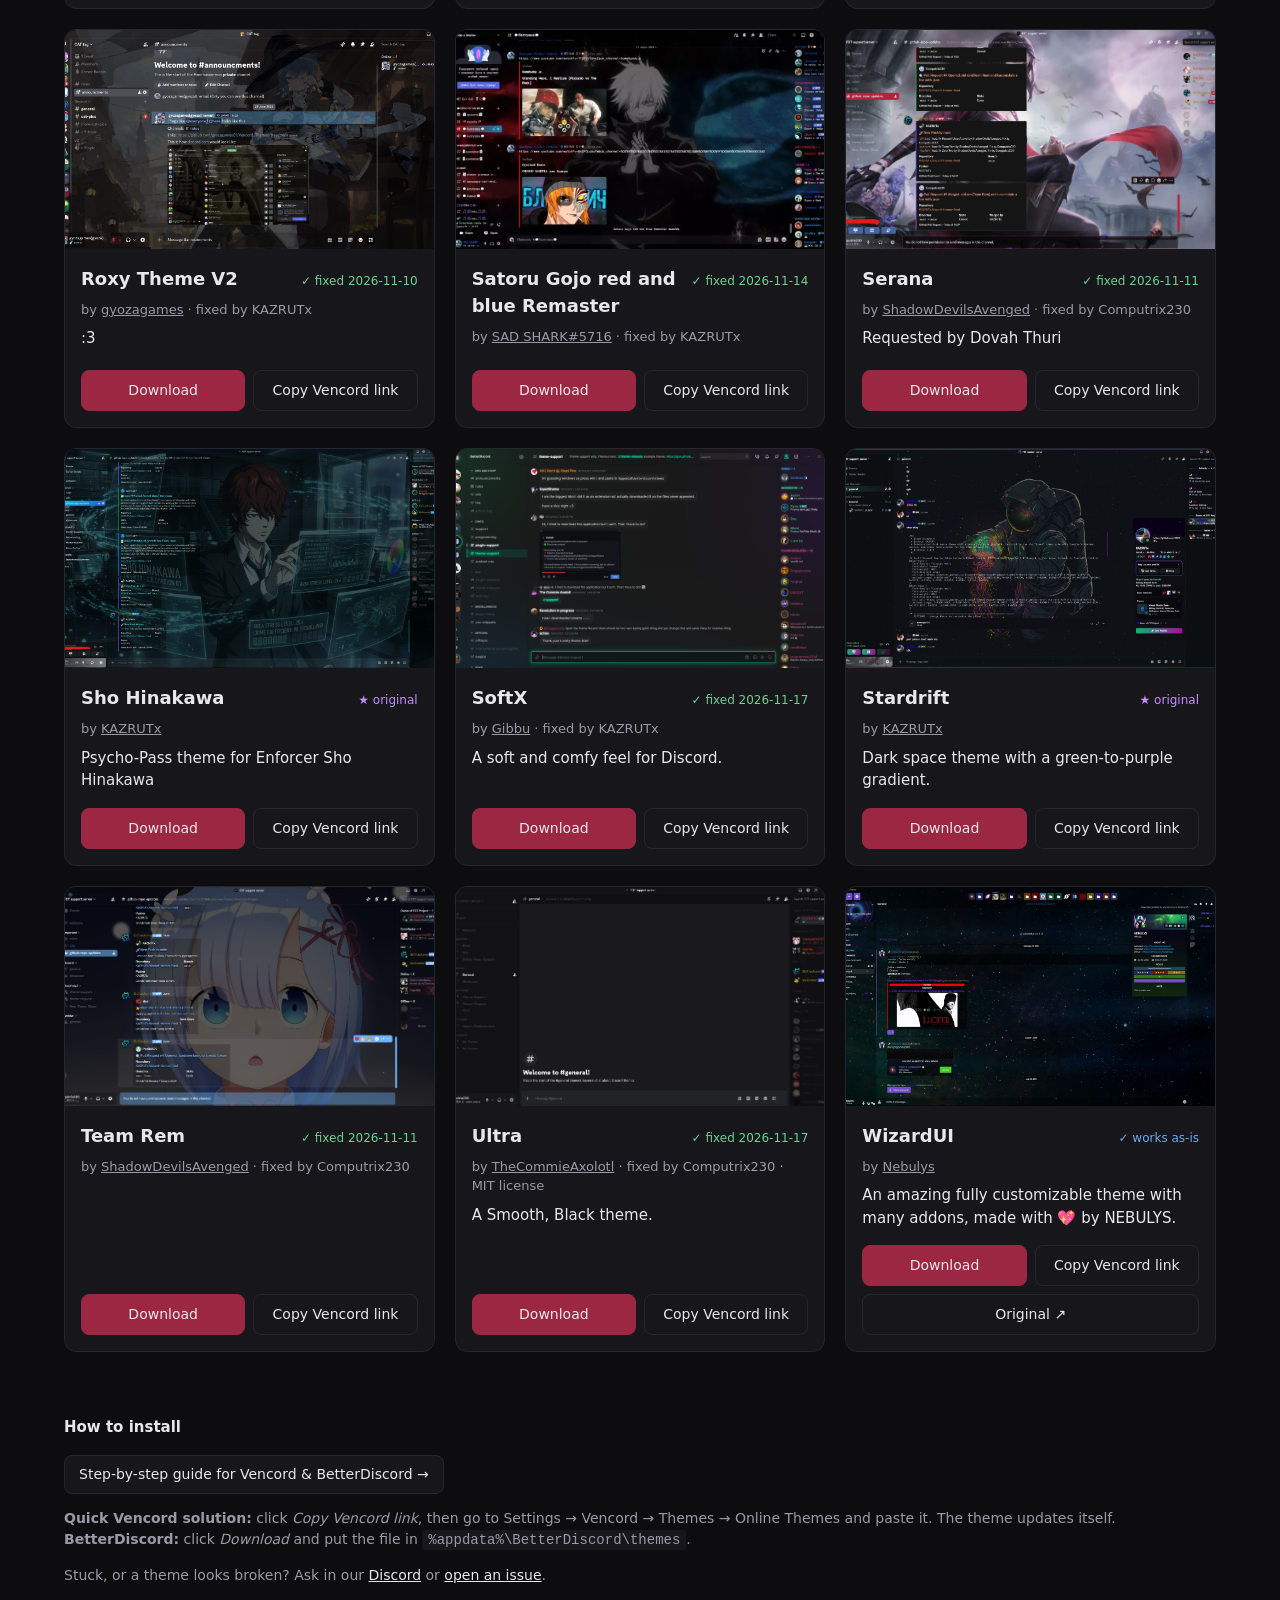
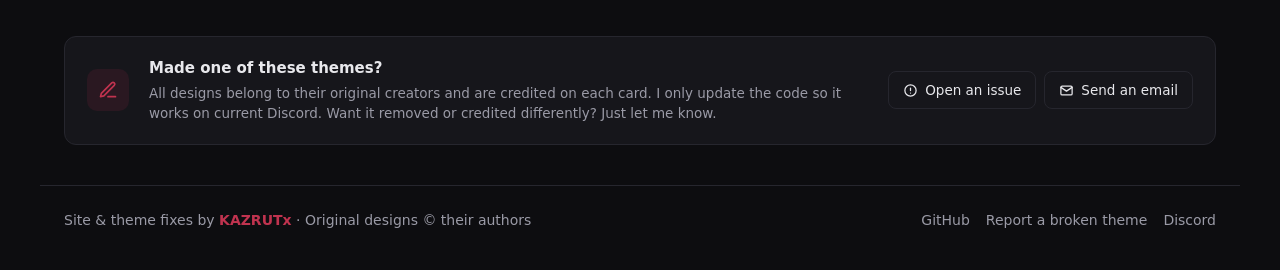
==== commit 0490fa27: "docs: simplify discord link text on page" ====
--- a/index.html
+++ b/index.html
@@ -276,16 +276,49 @@
   .stuck { margin-top: 12px; }
   .stuck a { color: var(--text); }
   .stuck a:hover { color: var(--accent); }
+
+  .hero-actions {
+    display: flex;
+    flex-wrap: wrap;
+    gap: 10px;
+    margin-top: 16px;
+  }
+  .hero-actions .discord-btn {
+    margin-top: 0;
+    border: 1px solid transparent;
+  }
+  .hero-guide {
+    display: inline-flex;
+    align-items: center;
+    gap: 8px;
+    padding: 9px 16px;
+    border: 1px solid var(--line);
+    border-radius: 8px;
+    background: var(--card);
+    color: var(--text);
+    text-decoration: none;
+    font-size: 14px;
+    font-weight: 600;
+  }
+  .hero-guide:hover { border-color: var(--accent); }
+  .hero-guide svg { width: 18px; height: 18px; }
 </style>
 </head>
 <body>
+  
 <header>
   <h1>Fixed <span>Discord</span> Themes <small class="by">by KAZRUTx</small></h1>
   <p class="lead">A collection of Discord themes for Vencord and BetterDiscord. Broken old themes get fixed for the current Discord UI.</p>
-  <a class="discord-btn" href="https://discord.gg/nHPjQ8TTX3" target="_blank" rel="noopener">
-  <img src="https://cdn.simpleicons.org/discord/white" alt="" aria-hidden="true" width="20" height="20">
-  Join the support server
-</a>
+  <div class="hero-actions">
+    <a class="discord-btn" href="https://discord.gg/nHPjQ8TTX3" target="_blank" rel="noopener">
+      <img src="https://cdn.simpleicons.org/discord/white" alt="" aria-hidden="true" width="20" height="20">
+      Join the support server
+    </a>
+    <a class="hero-guide" href="guide.html">
+      <svg viewBox="0 0 24 24" fill="none" stroke="currentColor" stroke-width="2" stroke-linecap="round" stroke-linejoin="round" aria-hidden="true"><path d="M4 19.5A2.5 2.5 0 0 1 6.5 17H20V3H6.5A2.5 2.5 0 0 0 4 5.5v14Z"/><path d="M4 19.5A2.5 2.5 0 0 0 6.5 22H20v-5"/></svg>
+      How to install
+    </a>
+  </div>
 </header>
 
 <div class="toolbar">
@@ -310,7 +343,7 @@
   <a class="guide-link" href="guide.html">Step-by-step guide for Vencord & BetterDiscord →</a>
   <p><strong>Quick Vencord solution:</strong> click <em>Copy Vencord link</em>, then go to Settings → Vencord → Themes → Online Themes and paste it. The theme updates itself.<br>
   <strong>BetterDiscord:</strong> click <em>Download</em> and put the file in <code>%appdata%\BetterDiscord\themes</code>.</p>
-  <p class="stuck">Stuck, or a theme looks broken? Ask in <a href="https://discord.gg/nHPjQ8TTX3" target="_blank" rel="noopener">#theme-support on Discord</a> or <a href="https://github.com/KAZRUTx/discord-themes-fixed/issues" target="_blank" rel="noopener">open an issue</a>.</p>
+  <p class="stuck">Stuck, or a theme looks broken? Ask in our <a href="https://discord.gg/nHPjQ8TTX3" target="_blank" rel="noopener">Discord</a> or <a href="https://github.com/KAZRUTx/discord-themes-fixed/issues" target="_blank" rel="noopener">open an issue</a>.</p>
 </section>
 
 <section class="for-authors">
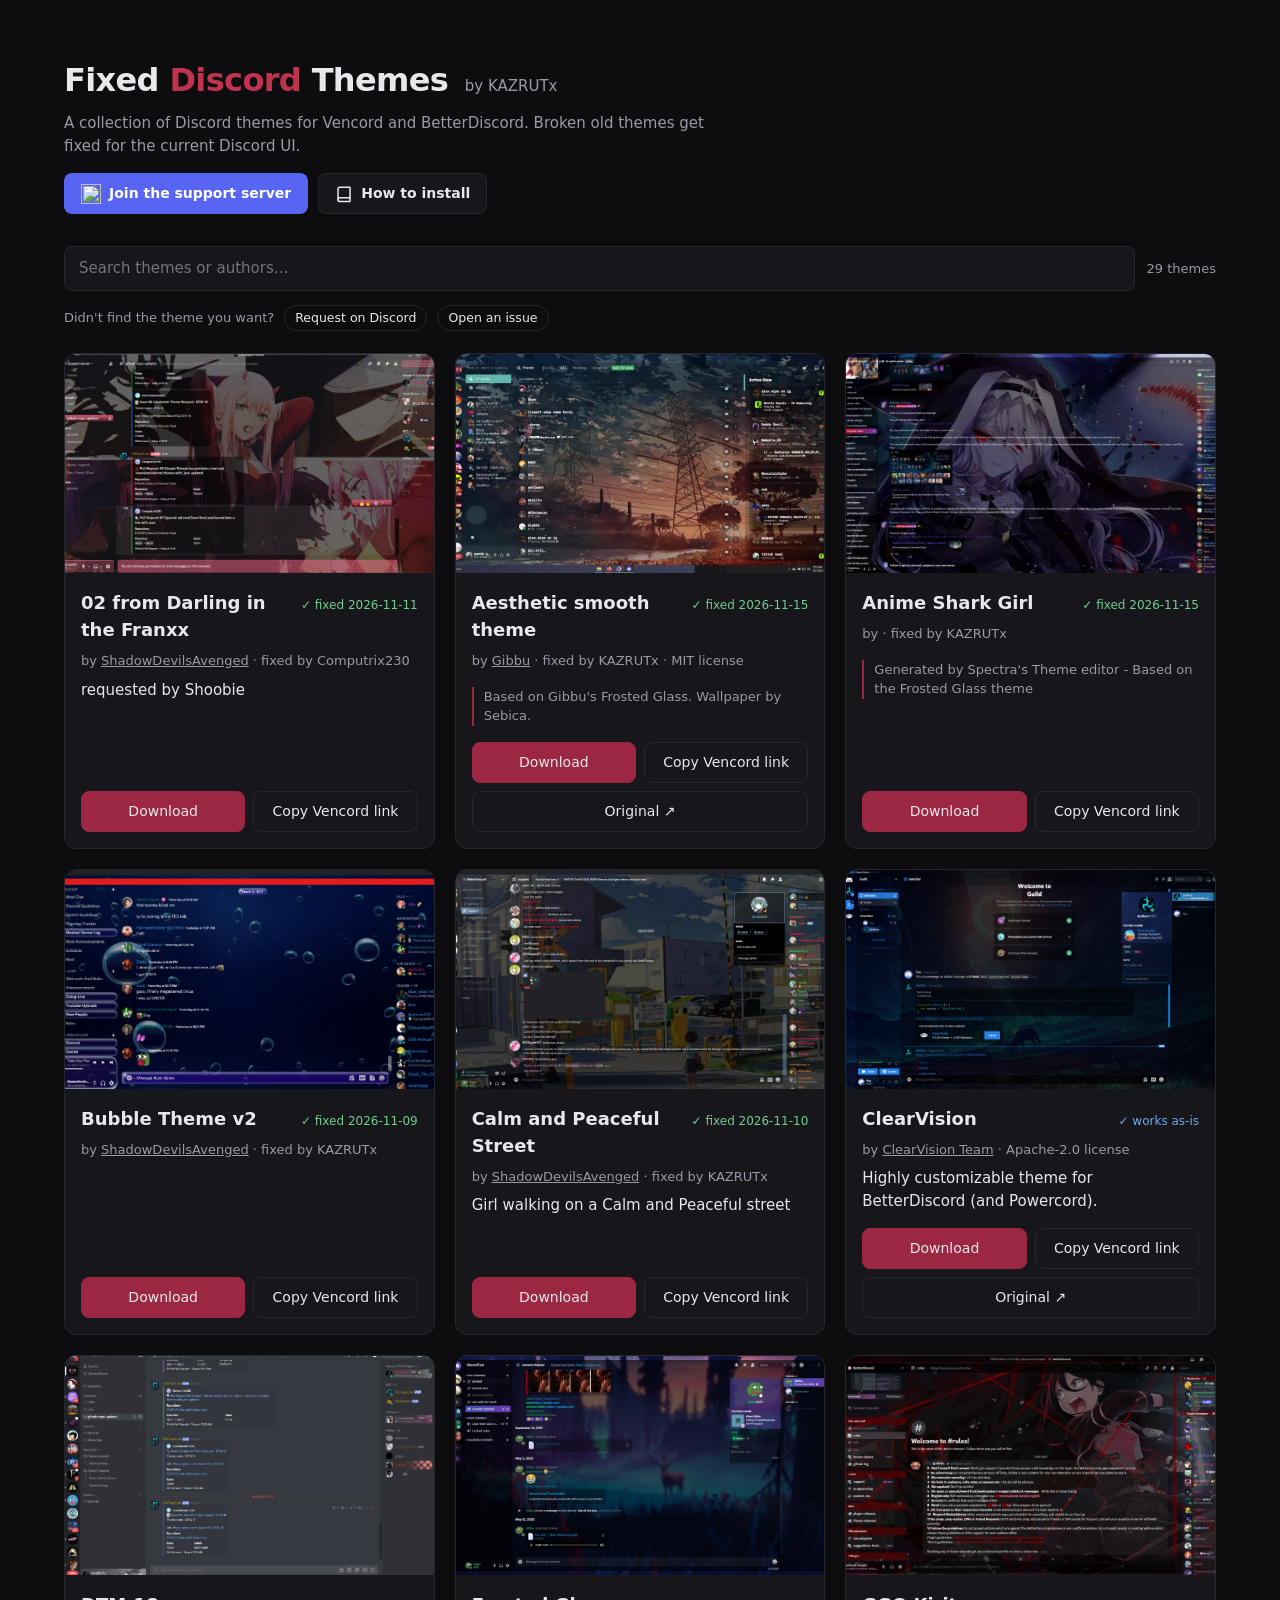
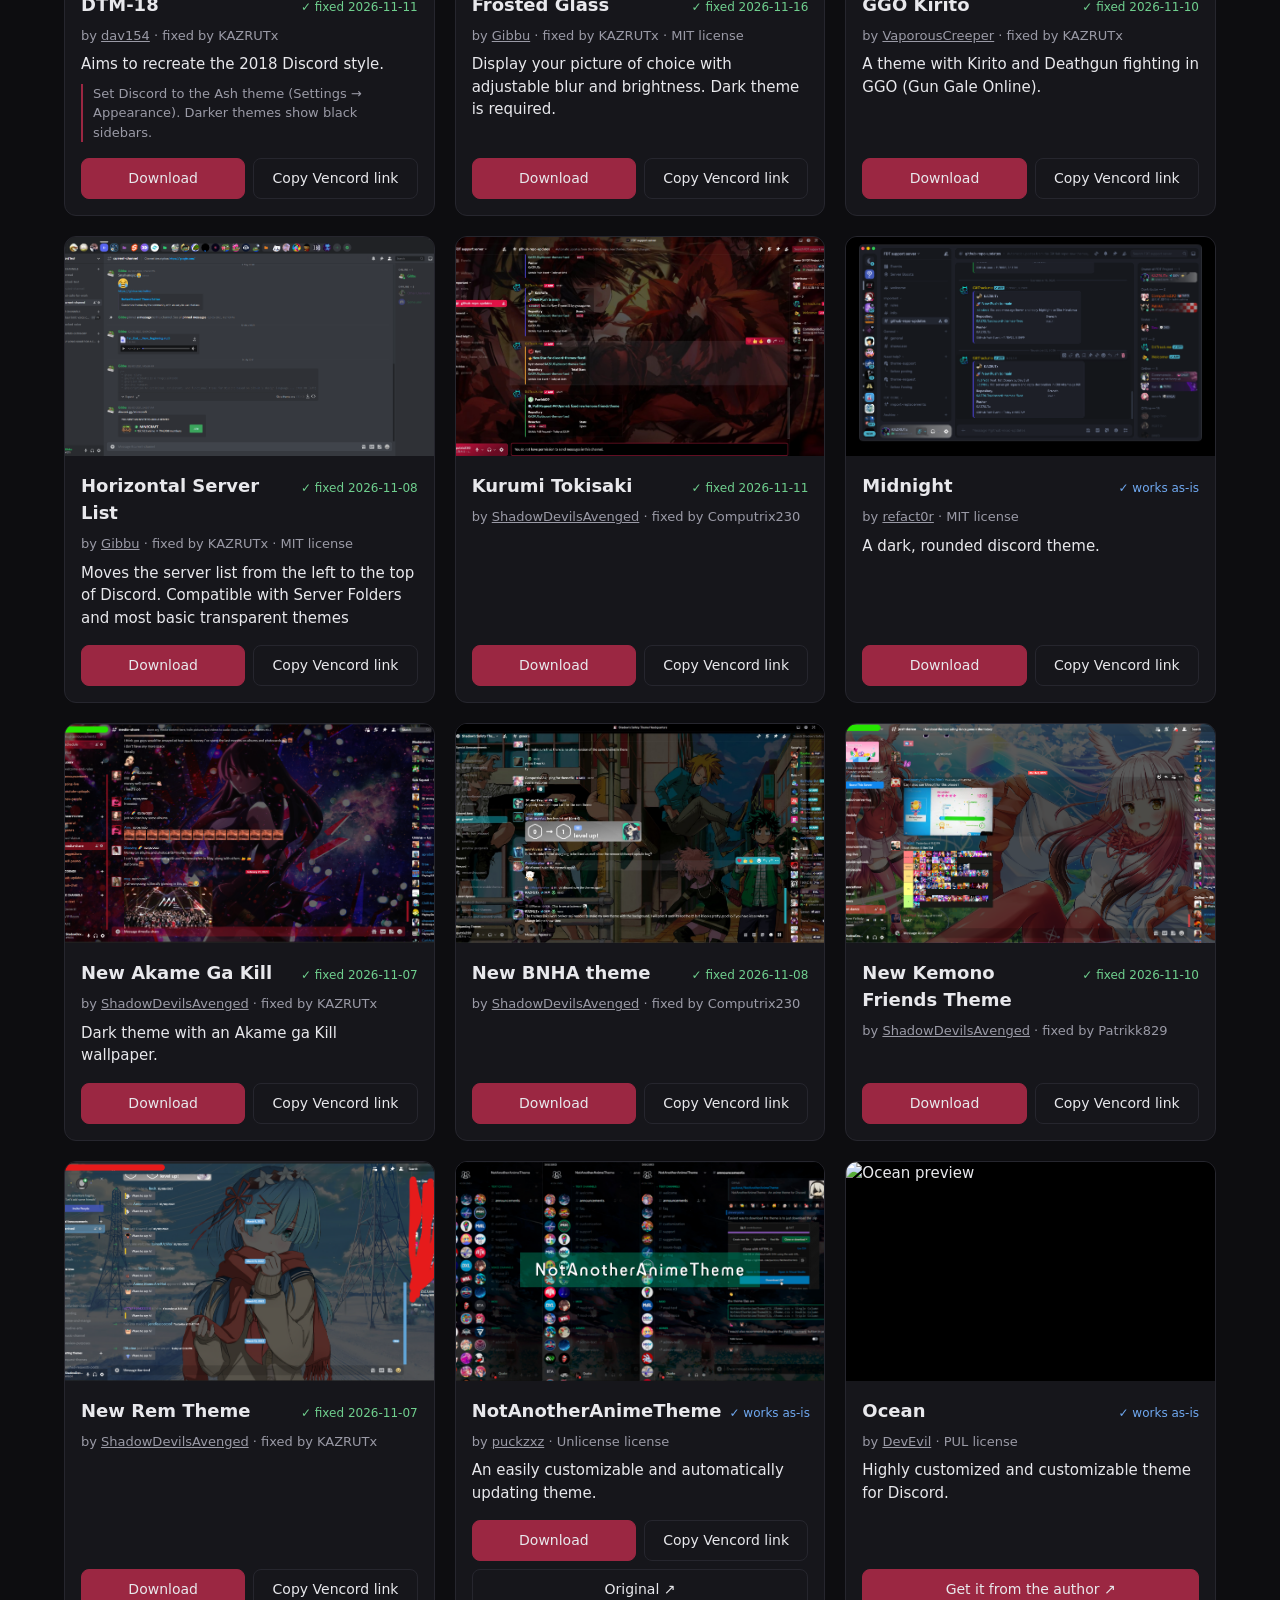
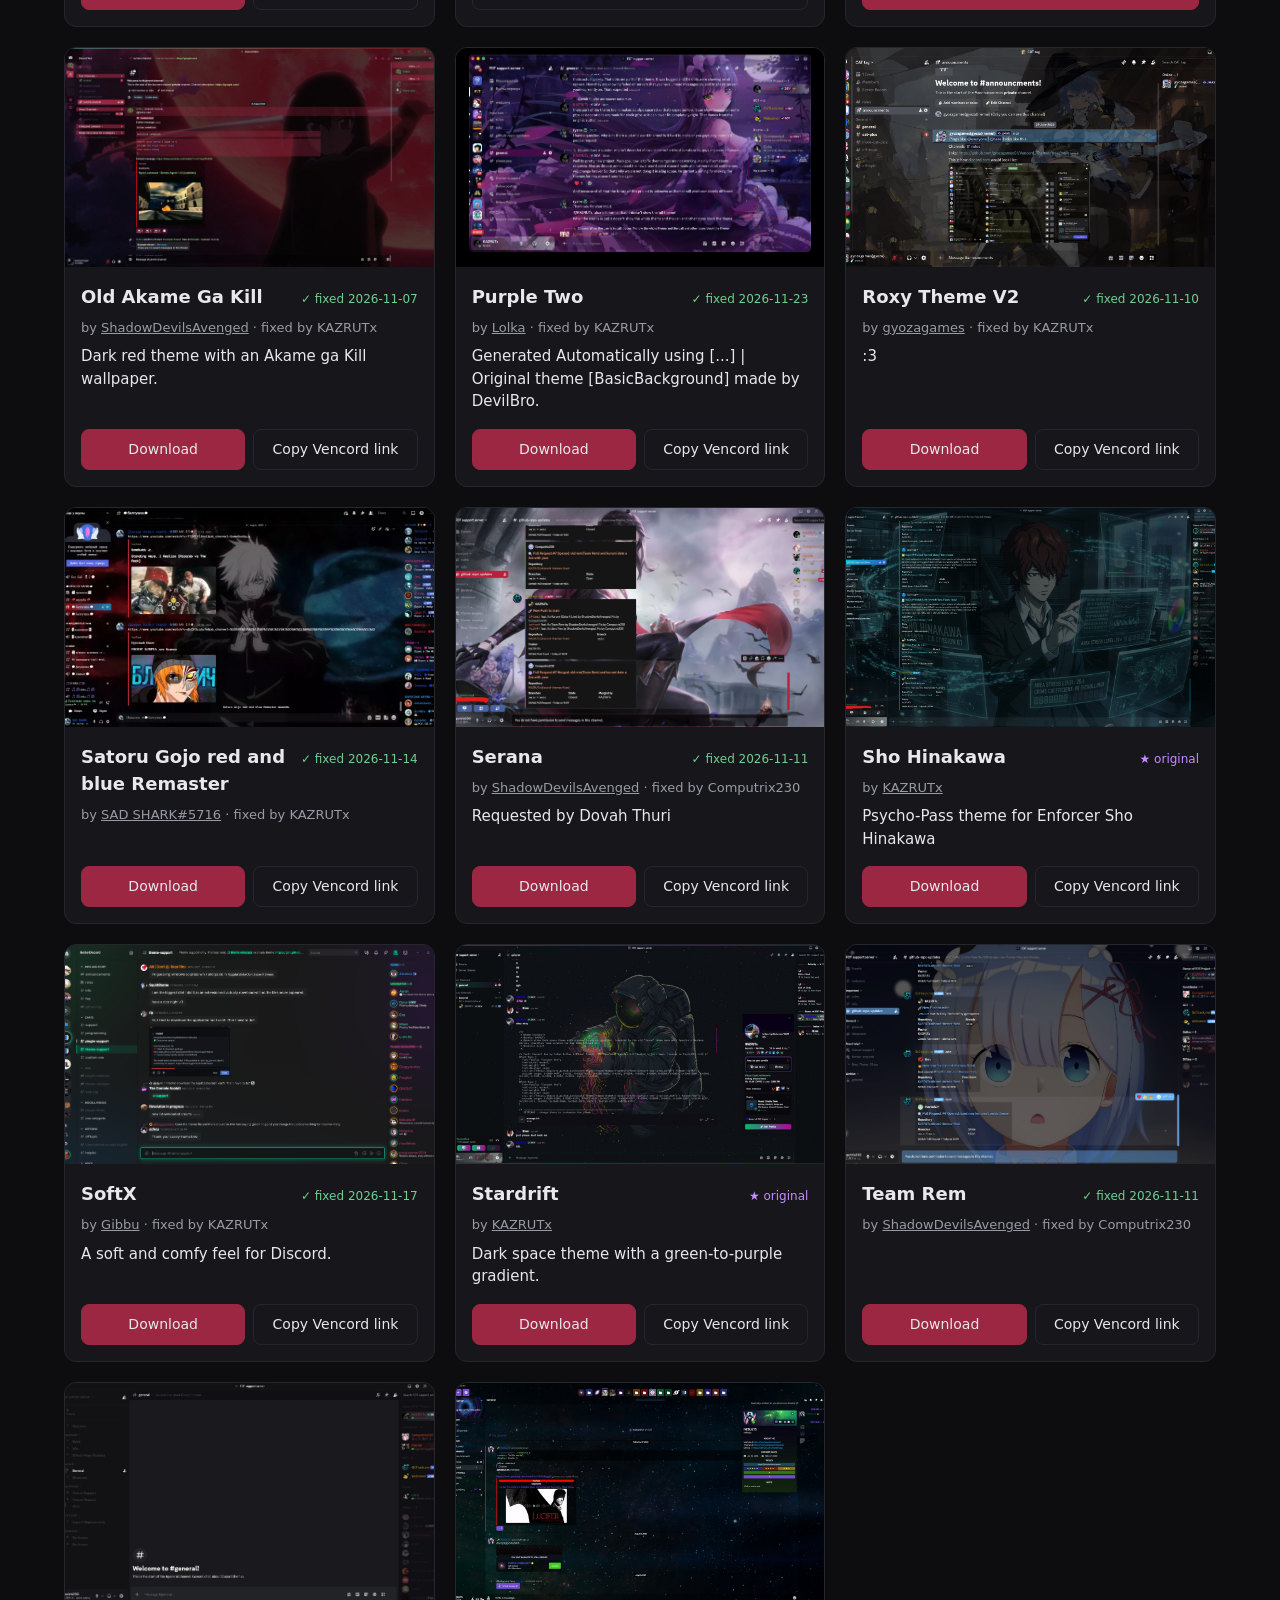
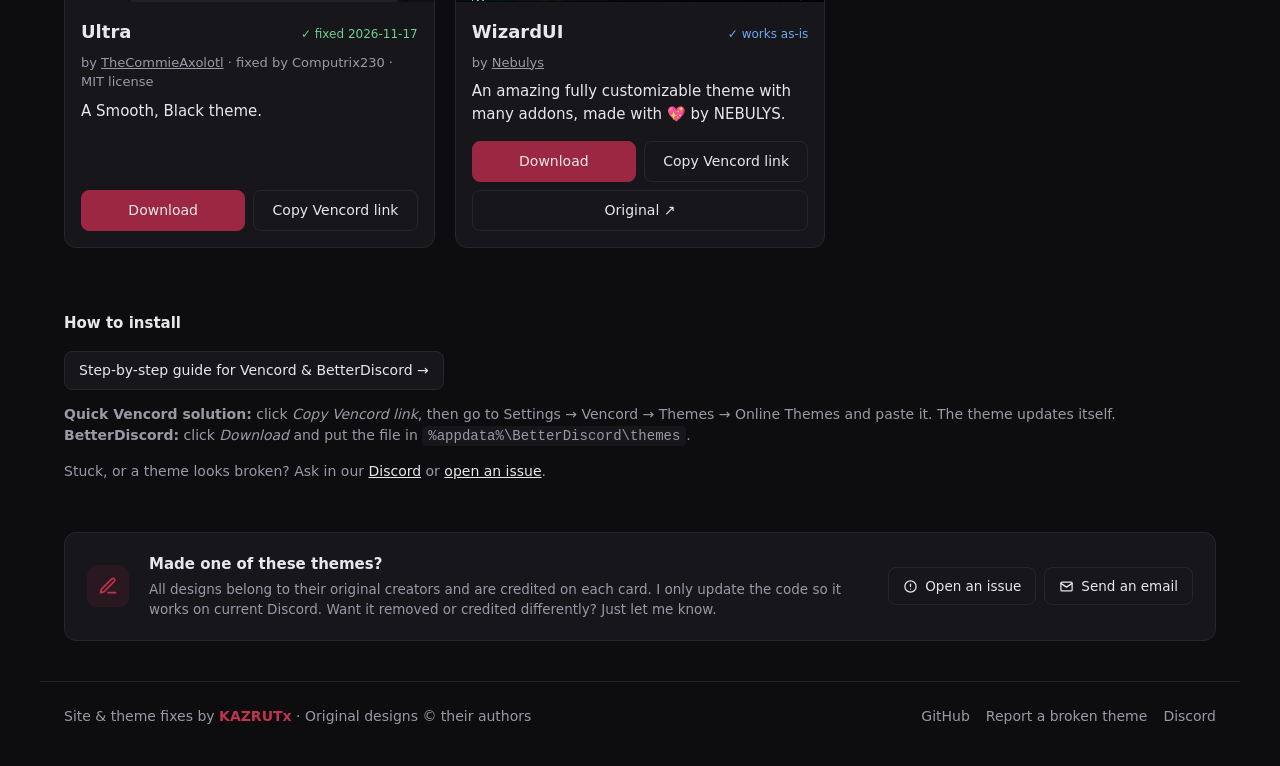
==== commit 238c90b9: "fix: download theme files from other domains (fdt org) instead of opening them" ====
--- a/index.html
+++ b/index.html
@@ -461,6 +461,27 @@
   }
 
   grid.addEventListener("click", async e => {
+    // Download files from other domains (e.g. fdt-themes.github.io).
+    const dl = e.target.closest("a[download]");
+    if (dl && new URL(dl.href).origin !== location.origin) {
+      e.preventDefault();
+      try {
+        const res = await fetch(dl.href);
+        if (!res.ok) throw new Error(res.status);
+        const blob = await res.blob();
+        const a = document.createElement("a");
+        a.href = URL.createObjectURL(blob);
+        a.download = decodeURIComponent(dl.href.split("/").pop());
+        document.body.append(a);
+        a.click();
+        a.remove();
+        setTimeout(() => URL.revokeObjectURL(a.href), 1000);
+      } catch {
+        window.open(dl.href, "_blank", "noopener"); // fallback: open it like before
+      }
+      return;
+    }
+
     const copy = e.target.closest("[data-copy]");
     if (copy) {
       try {
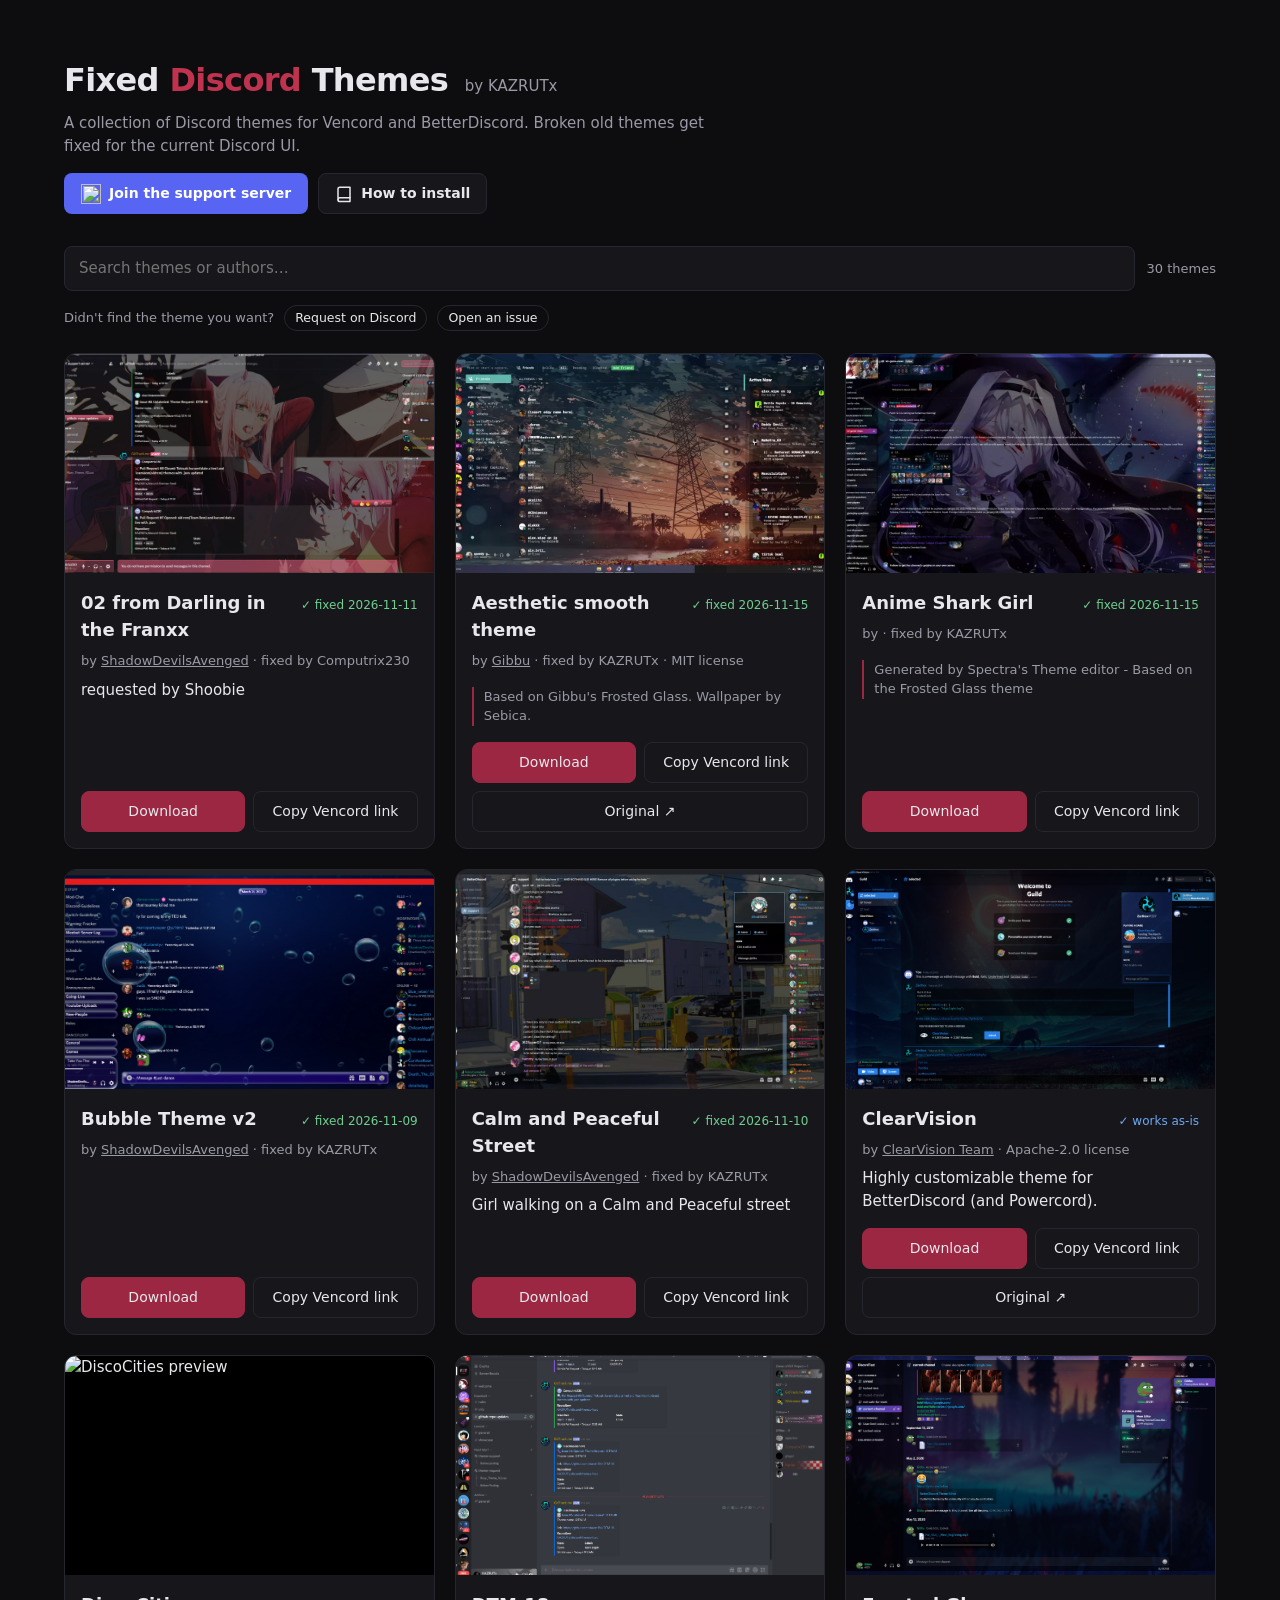
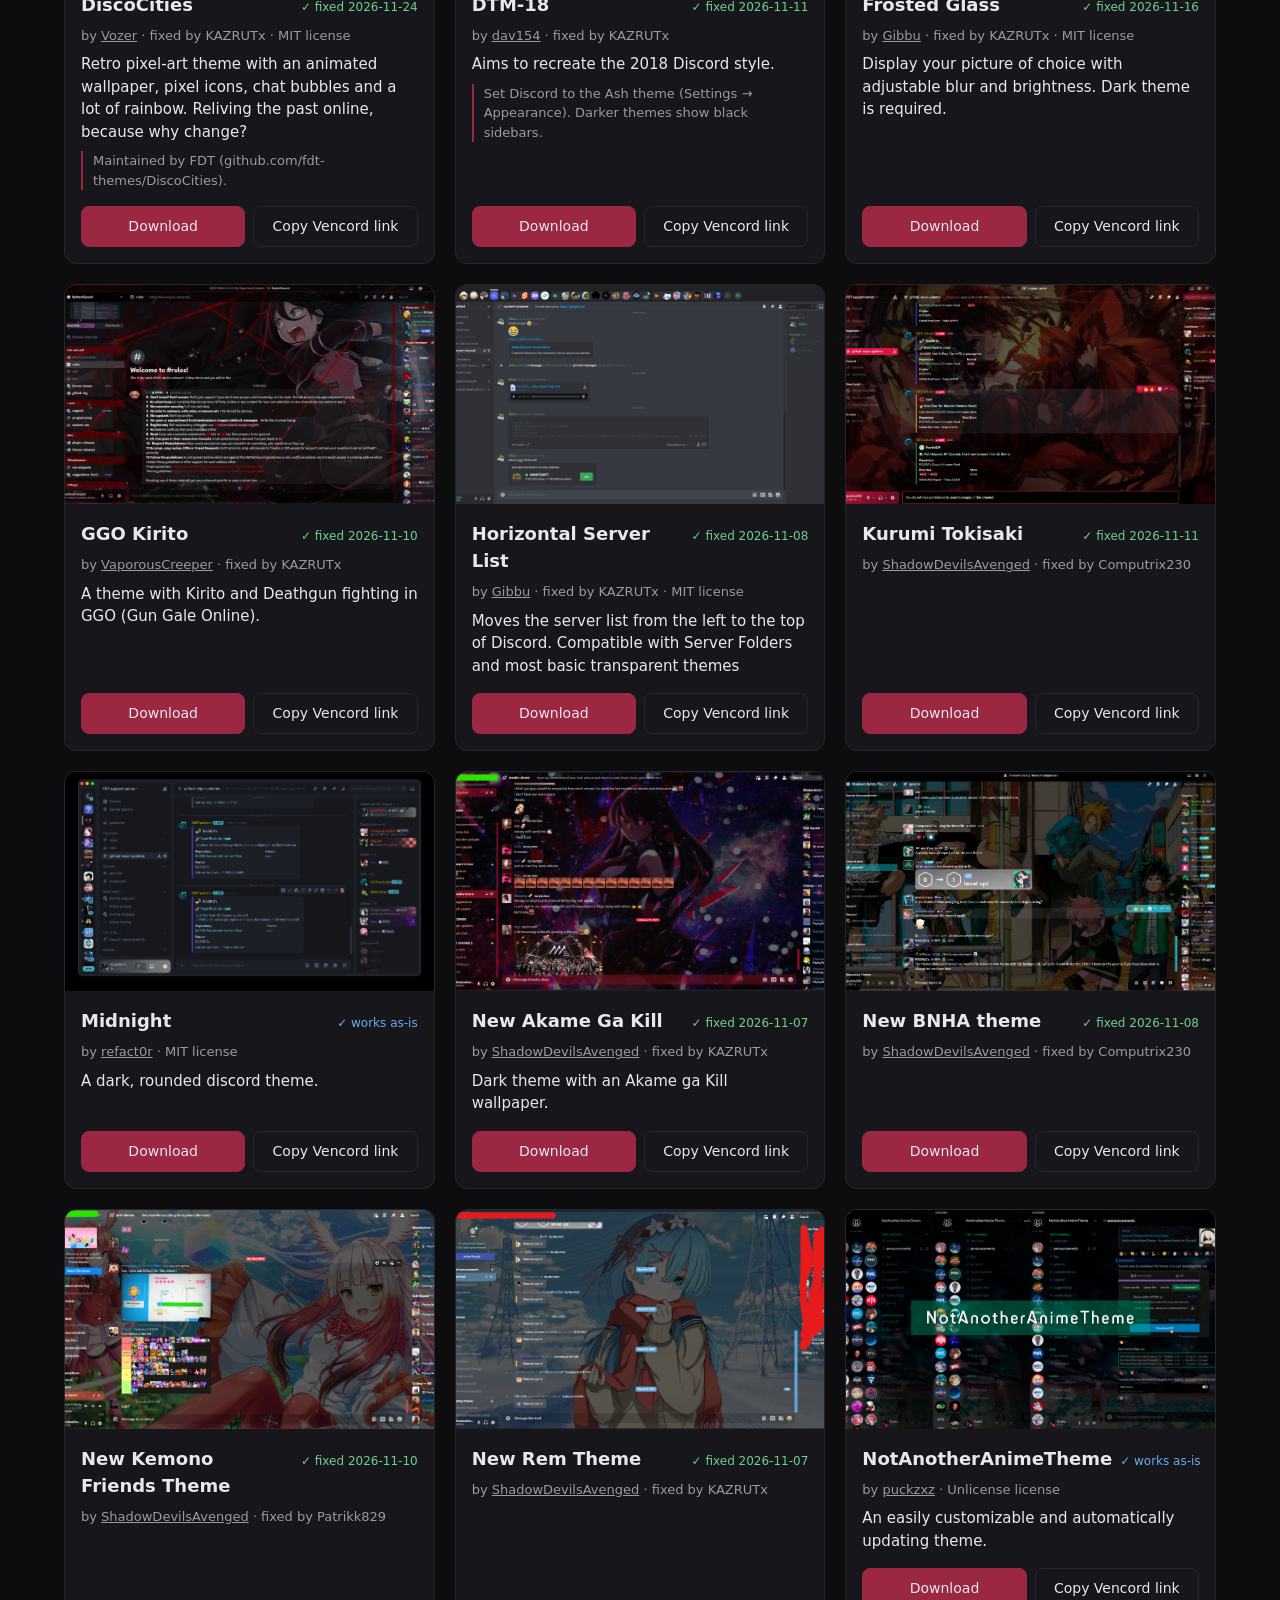
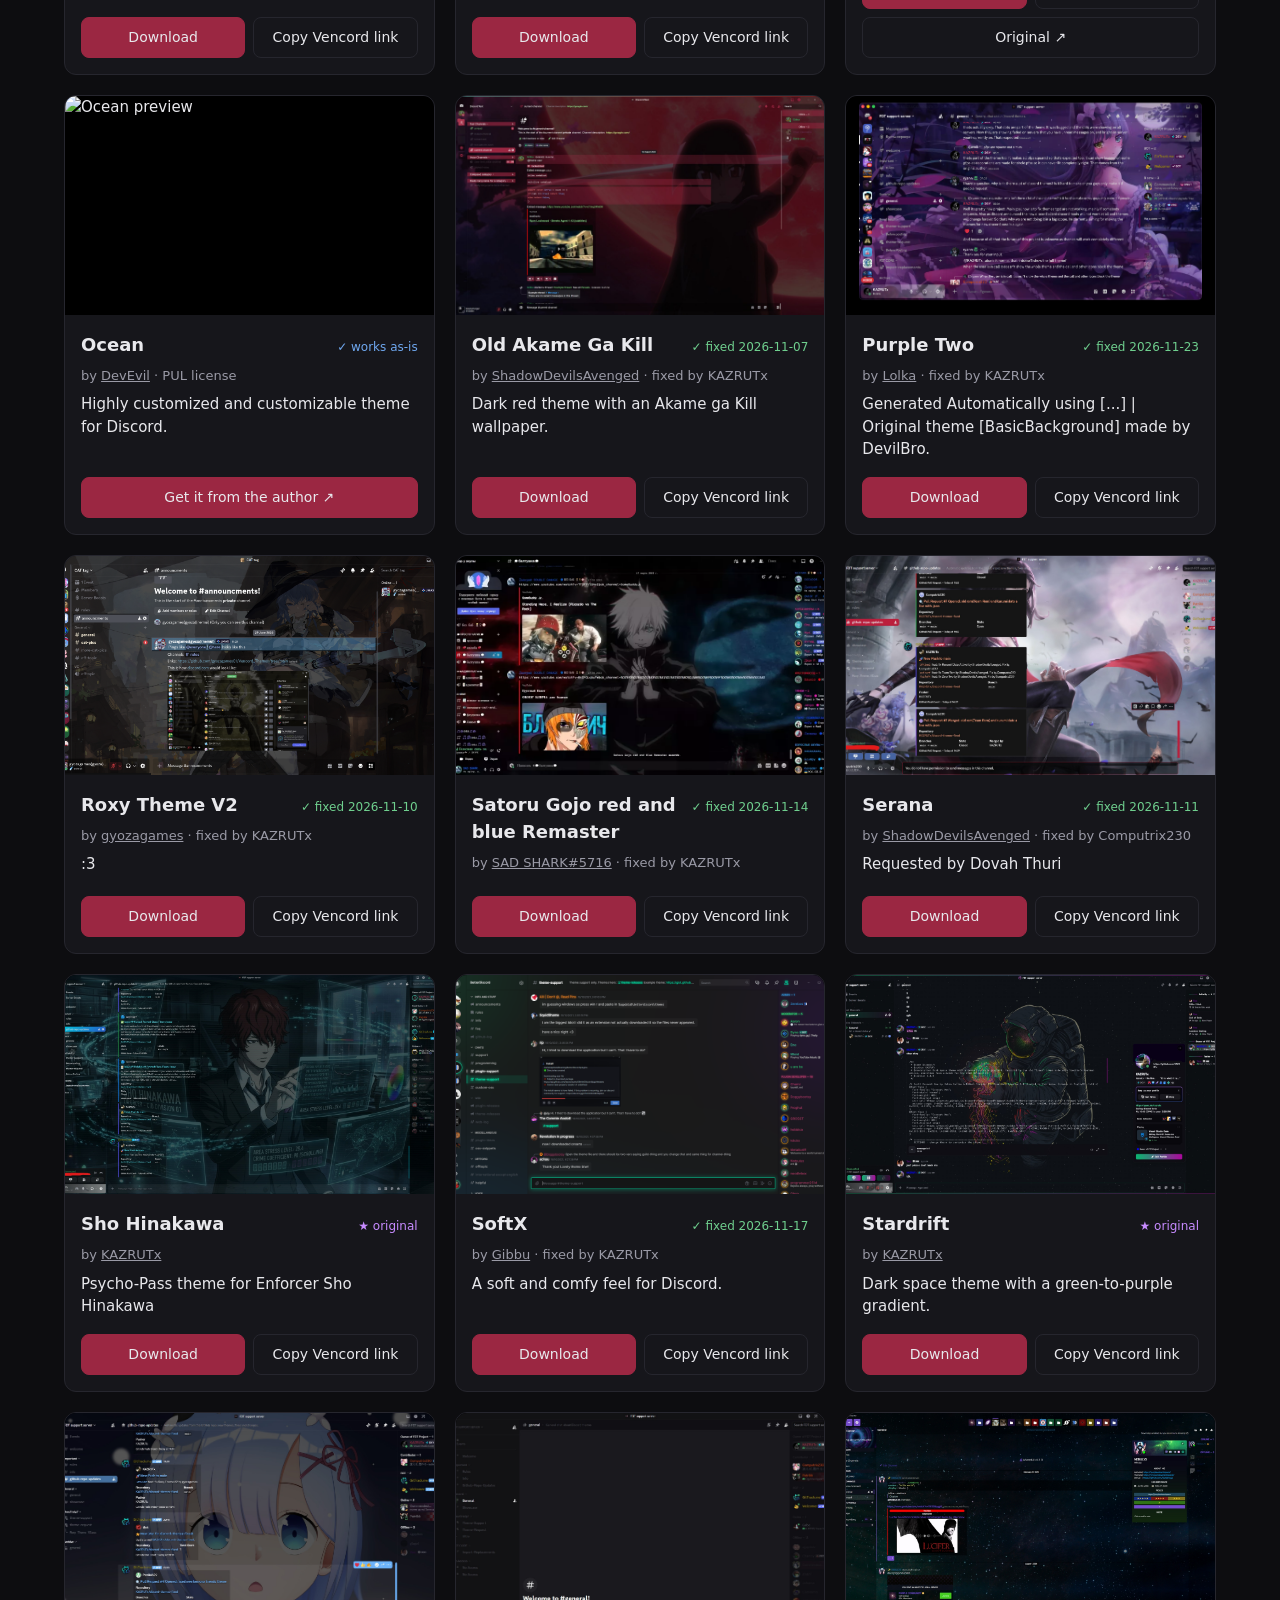
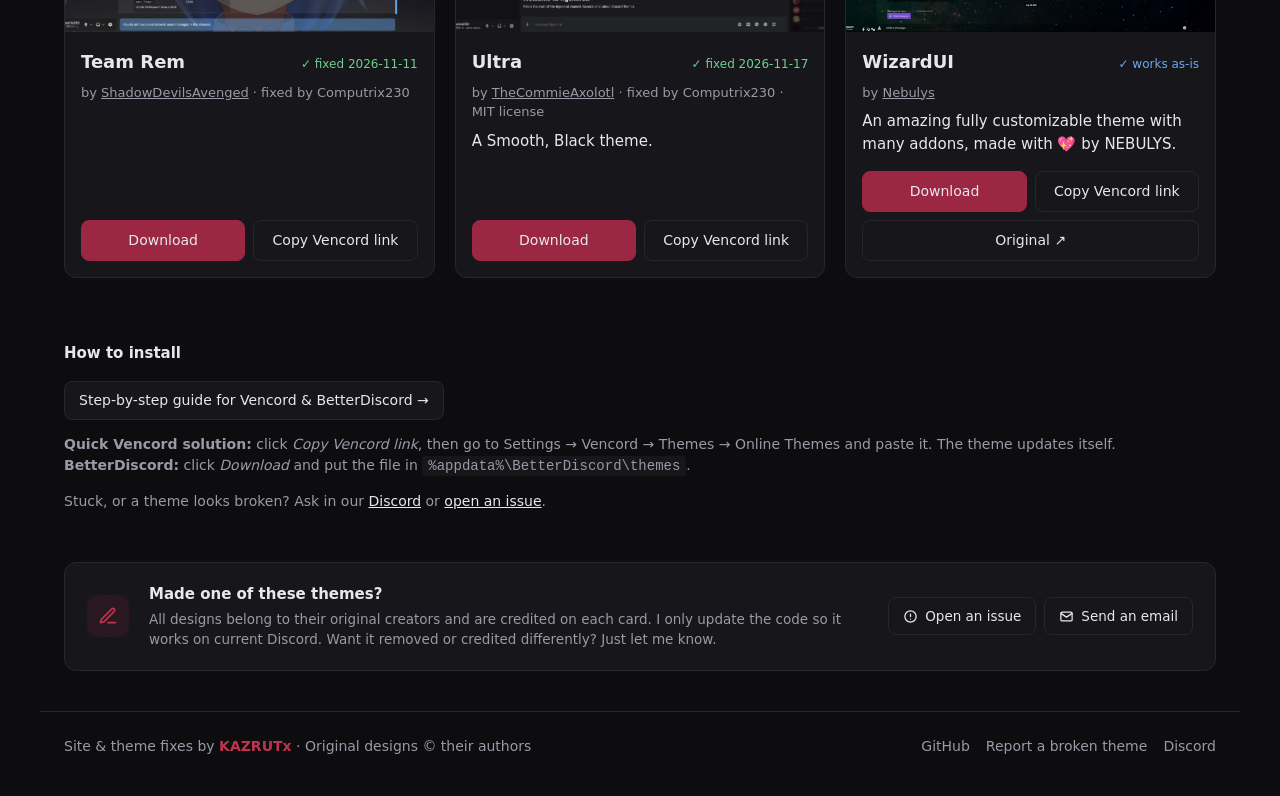
==== commit d7fbe670: "feat: support prefilled search via ?q= in url" ====
--- a/index.html
+++ b/index.html
@@ -502,6 +502,10 @@
   zoom.addEventListener("click", () => zoom.close());
   search.addEventListener("input", render);
 
+  // Pre-filled search from the URL, e.g. ?q=fallout
+  const startQuery = new URLSearchParams(location.search).get("q");
+  if (startQuery) search.value = startQuery;
+
   fetch("themes.json", { cache: "no-cache" })
     .then(r => r.json())
     .then(data => { themes = data.sort((a, b) => a.name.localeCompare(b.name)); render(); })
